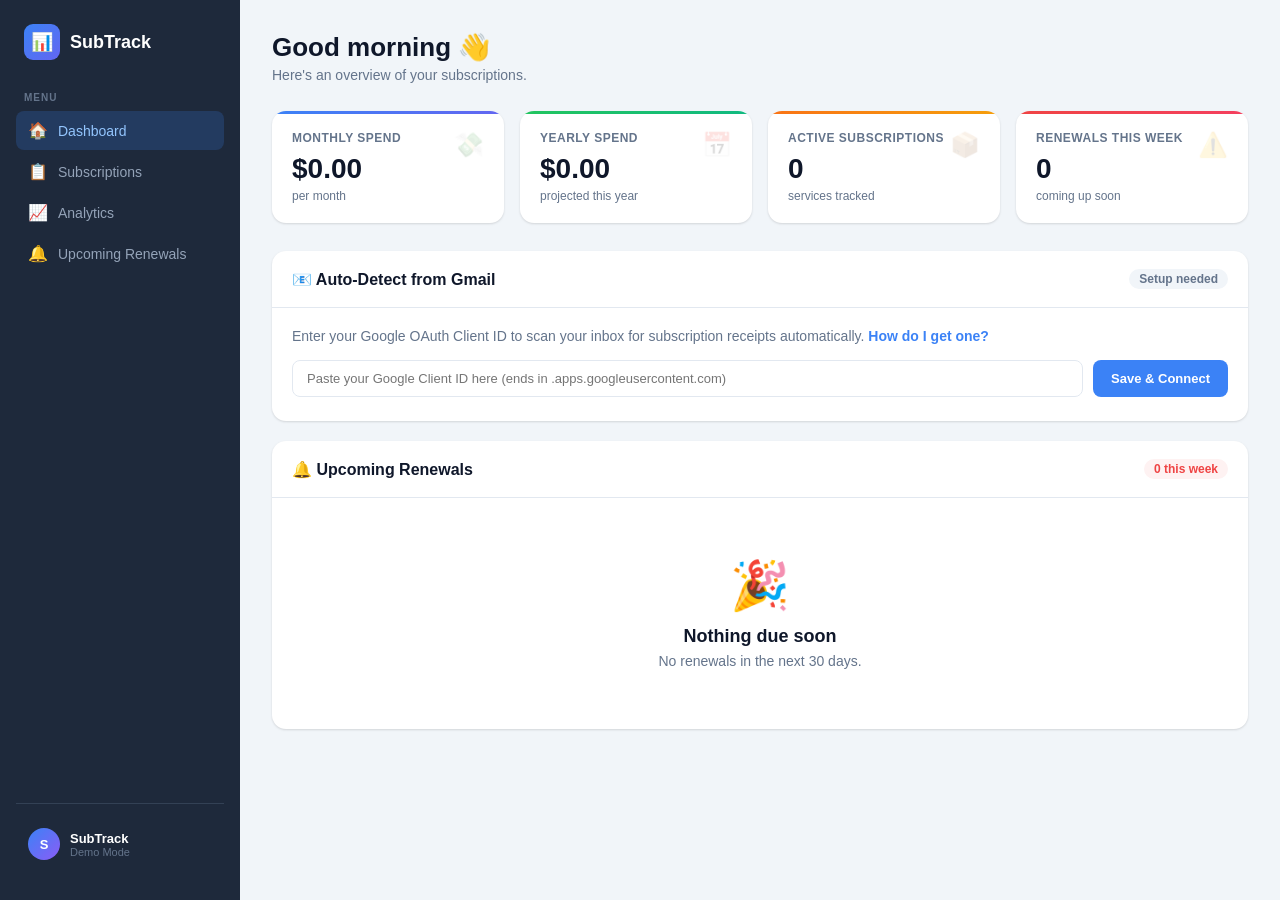
==== index.html @ 10080e31 "Initial commit — refactor single HTML into modular project structure - index.html: clean HTML shell " ====
<!DOCTYPE html>
<html lang="en">
<head>
    <meta charset="UTF-8">
    <meta name="viewport" content="width=device-width, initial-scale=1.0">
    <title>SubTrack — Subscription Manager</title>
    <link rel="stylesheet" href="css/styles.css">
    <script src="https://accounts.google.com/gsi/client" async defer></script>
</head>
<body>

<div id="app">

    <!-- ── Sidebar ── -->
    <aside class="sidebar">
        <div class="sidebar-logo">
            <div class="s-icon">📊</div>
            <span>SubTrack</span>
        </div>

        <p class="nav-label">Menu</p>
        <button class="nav-item active" onclick="showPage('dashboard')">
            <span class="nav-icon">🏠</span> Dashboard
        </button>
        <button class="nav-item" onclick="showPage('subscriptions')">
            <span class="nav-icon">📋</span> Subscriptions
        </button>
        <button class="nav-item" onclick="showPage('analytics')">
            <span class="nav-icon">📈</span> Analytics
        </button>
        <button class="nav-item" onclick="showPage('upcoming')">
            <span class="nav-icon">🔔</span> Upcoming Renewals
        </button>

        <div class="sidebar-bottom">
            <div class="user-badge">
                <div class="avatar">S</div>
                <div class="user-badge-info">
                    <div class="user-badge-name">SubTrack</div>
                    <div class="user-badge-tier">Demo Mode</div>
                </div>
            </div>
        </div>
    </aside>

    <!-- ── Main ── -->
    <main class="main">

        <!-- Dashboard -->
        <div id="page-dashboard" class="page active">
            <div class="page-header">
                <h2 id="greetingText">Good morning 👋</h2>
                <p>Here's an overview of your subscriptions.</p>
            </div>

            <div class="stats-grid">
                <div class="stat-card blue">
                    <div class="stat-icon">💸</div>
                    <p class="stat-label">Monthly Spend</p>
                    <p class="stat-value">$<span id="dashMonthly">0.00</span></p>
                    <p class="stat-sub">per month</p>
                </div>
                <div class="stat-card green">
                    <div class="stat-icon">📅</div>
                    <p class="stat-label">Yearly Spend</p>
                    <p class="stat-value">$<span id="dashYearly">0.00</span></p>
                    <p class="stat-sub">projected this year</p>
                </div>
                <div class="stat-card orange">
                    <div class="stat-icon">📦</div>
                    <p class="stat-label">Active Subscriptions</p>
                    <p class="stat-value"><span id="dashCount">0</span></p>
                    <p class="stat-sub">services tracked</p>
                </div>
                <div class="stat-card red">
                    <div class="stat-icon">⚠️</div>
                    <p class="stat-label">Renewals This Week</p>
                    <p class="stat-value"><span id="dashWeekRenewals">0</span></p>
                    <p class="stat-sub">coming up soon</p>
                </div>
            </div>

            <!-- Gmail Scan Card -->
            <div class="section-card" id="gmailCard" style="margin-bottom:20px">
                <div class="section-head">
                    <h3>📧 Auto-Detect from Gmail</h3>
                    <span class="badge" id="gmailBadge">Not connected</span>
                </div>
                <div id="gmailBody" style="padding:20px 20px 24px">

                    <!-- Step 1: needs Client ID -->
                    <div id="gmailStepSetup">
                        <p style="font-size:14px;color:var(--muted);margin-bottom:16px">
                            Enter your Google OAuth Client ID to scan your inbox for subscription receipts automatically.
                            <a href="#" onclick="toggleSetupHelp();return false" style="color:var(--blue);text-decoration:none;font-weight:600"> How do I get one?</a>
                        </p>

                        <div id="setupHelp" class="hidden" style="background:#f8fafc;border:1px solid var(--border);border-radius:10px;padding:16px;margin-bottom:16px;font-size:13px;line-height:1.7;color:var(--muted)">
                            <strong style="color:var(--text);display:block;margin-bottom:8px">One-time setup (5 minutes, free):</strong>
                            1. Go to <strong>console.cloud.google.com</strong> → New Project<br>
                            2. Search for <strong>Gmail API</strong> → Enable it<br>
                            3. Go to <strong>APIs &amp; Services → Credentials → Create Credentials → OAuth client ID</strong><br>
                            4. Application type: <strong>Web application</strong><br>
                            5. Authorized JavaScript origins: add <strong>http://localhost:8080</strong><br>
                            6. Copy the <strong>Client ID</strong> and paste it below<br>
                            7. Run the app with: <code style="background:#e2e8f0;padding:2px 6px;border-radius:4px">npx serve . -p 8080</code> then open <strong>http://localhost:8080</strong>
                        </div>

                        <div style="display:flex;gap:10px">
                            <input type="text" id="clientIdInput"
                                placeholder="Paste your Google Client ID here (ends in .apps.googleusercontent.com)"
                                style="flex:1;padding:10px 14px;border:1.5px solid var(--border);border-radius:8px;font-size:13px;font-family:inherit" />
                            <button onclick="saveClientId()" style="padding:10px 18px;background:var(--blue);color:white;border:none;border-radius:8px;font-weight:700;cursor:pointer;font-size:13px;white-space:nowrap">Save &amp; Connect</button>
                        </div>
                    </div>

                    <!-- Step 2: has Client ID -->
                    <div id="gmailStepConnect" class="hidden" style="display:flex;align-items:center;gap:14px">
                        <button onclick="connectGmail()" id="gmailConnectBtn"
                            style="display:flex;align-items:center;gap:10px;padding:11px 20px;background:white;border:1.5px solid var(--border);border-radius:10px;font-size:14px;font-weight:600;cursor:pointer;transition:all 0.15s">
                            <img src="https://www.gstatic.com/firebasejs/ui/2.0.0/images/auth/google.svg" style="width:18px;height:18px" alt="Google" />
                            Sign in with Google
                        </button>
                        <span style="font-size:13px;color:var(--muted)">We only read email subjects &amp; senders — never email body content.</span>
                    </div>

                    <!-- Step 3: scanning -->
                    <div id="gmailStepScanning" class="hidden" style="text-align:center;padding:10px 0">
                        <div id="scanSpinner" style="font-size:24px;margin-bottom:8px">⏳</div>
                        <p id="scanStatus" style="font-size:14px;color:var(--muted)">Connecting to Gmail…</p>
                        <div style="height:6px;background:var(--border);border-radius:10px;margin-top:14px;overflow:hidden">
                            <div id="scanProgress" style="height:100%;width:0%;background:linear-gradient(90deg,var(--blue),#6366f1);border-radius:10px;transition:width 0.4s ease"></div>
                        </div>
                    </div>

                    <!-- Step 4: done -->
                    <div id="gmailStepDone" class="hidden" style="display:flex;align-items:center;gap:14px">
                        <div style="width:36px;height:36px;background:#f0fdf4;border-radius:50%;display:flex;align-items:center;justify-content:center;font-size:18px;flex-shrink:0">✅</div>
                        <div style="flex:1">
                            <div style="font-size:14px;font-weight:600;color:var(--text)" id="gmailDoneText">Gmail connected</div>
                            <div style="font-size:12px;color:var(--muted)" id="gmailDoneSub">Subscriptions imported</div>
                        </div>
                        <button onclick="rescanGmail()" style="padding:8px 14px;border:1.5px solid var(--border);border-radius:8px;background:white;font-size:13px;font-weight:600;cursor:pointer;color:var(--text)">Re-scan</button>
                        <button onclick="resetGmail()" style="padding:8px 14px;border:1.5px solid #fca5a5;border-radius:8px;background:#fef2f2;font-size:13px;font-weight:600;cursor:pointer;color:#ef4444">Disconnect</button>
                    </div>
                </div>
            </div>

            <div class="section-card">
                <div class="section-head">
                    <h3>🔔 Upcoming Renewals</h3>
                    <span class="badge urgent" id="dashUpcomingBadge">0 this week</span>
                </div>
                <div id="dashUpcomingList">
                    <div class="empty-state">
                        <div class="empty-icon">🎉</div>
                        <div class="empty-title">Nothing due soon</div>
                        <div class="empty-sub">No renewals in the next 30 days.</div>
                    </div>
                </div>
            </div>
        </div>

        <!-- Subscriptions -->
        <div id="page-subscriptions" class="page">
            <div class="page-header">
                <h2>All Subscriptions</h2>
                <p>Manage and track every service you're paying for.</p>
            </div>

            <div class="topbar">
                <div class="search-box">
                    <span class="search-icon">🔍</span>
                    <input type="text" placeholder="Search subscriptions..." id="searchInput" oninput="renderSubscriptions()" />
                </div>
                <div class="topbar-right">
                    <button class="btn-export" onclick="exportCSV()">📥 Export CSV</button>
                    <button class="btn-add" onclick="openModal()">+ Add New</button>
                </div>
            </div>

            <div class="category-row" id="categoryChips"></div>

            <div class="section-card">
                <div id="subList"></div>
            </div>
        </div>

        <!-- Analytics -->
        <div id="page-analytics" class="page">
            <div class="page-header">
                <h2>Spending Analytics</h2>
                <p>Understand where your money goes.</p>
            </div>

            <div class="stats-grid" style="margin-bottom:28px">
                <div class="stat-card blue">
                    <div class="stat-icon">📆</div>
                    <p class="stat-label">Daily Average</p>
                    <p class="stat-value">$<span id="anaDaily">0.00</span></p>
                    <p class="stat-sub">per day</p>
                </div>
                <div class="stat-card orange">
                    <div class="stat-icon">💰</div>
                    <p class="stat-label">Most Expensive</p>
                    <p class="stat-value" id="anaMostExpensive">—</p>
                    <p class="stat-sub" id="anaMostExpensiveSub">no subs yet</p>
                </div>
                <div class="stat-card green">
                    <div class="stat-icon">✅</div>
                    <p class="stat-label">Avg. Per Subscription</p>
                    <p class="stat-value">$<span id="anaAvg">0.00</span></p>
                    <p class="stat-sub">monthly average</p>
                </div>
                <div class="stat-card red">
                    <div class="stat-icon">🏷️</div>
                    <p class="stat-label">Top Category</p>
                    <p class="stat-value" id="anaTopCat" style="font-size:20px">—</p>
                    <p class="stat-sub" id="anaTopCatSub">by spend</p>
                </div>
            </div>

            <div class="section-card">
                <div class="section-head"><h3>Spending by Category</h3></div>
                <div id="catBreakdown" class="cat-breakdown">
                    <div class="empty-state">
                        <div class="empty-icon">📊</div>
                        <div class="empty-title">No data yet</div>
                        <div class="empty-sub">Add subscriptions to see your breakdown.</div>
                    </div>
                </div>
            </div>
        </div>

        <!-- Upcoming Renewals -->
        <div id="page-upcoming" class="page">
            <div class="page-header">
                <h2>Upcoming Renewals</h2>
                <p>Stay on top of every payment before it hits.</p>
            </div>

            <div class="section-card">
                <div class="section-head">
                    <h3>Next 30 Days</h3>
                    <span class="badge" id="upcomingCountBadge">0 renewals</span>
                </div>
                <div id="upcomingPageList">
                    <div class="empty-state">
                        <div class="empty-icon">✅</div>
                        <div class="empty-title">All clear!</div>
                        <div class="empty-sub">No renewals in the next 30 days.</div>
                    </div>
                </div>
            </div>
        </div>

    </main>
</div>

<!-- Add / Edit Modal -->
<div id="modalBackdrop" class="modal-backdrop hidden" onclick="closeModalBackdrop(event)">
    <div class="modal">
        <div class="modal-head">
            <h3 id="modalTitle">Add Subscription</h3>
            <button class="close-btn" onclick="closeModal()">✕</button>
        </div>

        <div class="field">
            <label>Subscription Name</label>
            <input type="text" id="fName" placeholder="e.g. Netflix, Spotify, Adobe..." />
        </div>

        <div class="field">
            <label>Choose an Icon</label>
            <div class="emoji-picker" id="emojiPicker"></div>
        </div>

        <div class="grid-2">
            <div class="field">
                <label>Cost</label>
                <input type="number" id="fCost" placeholder="0.00" step="0.01" min="0" />
            </div>
            <div class="field">
                <label>Billing Cycle</label>
                <select id="fCycle">
                    <option value="monthly">Monthly</option>
                    <option value="yearly">Yearly</option>
                    <option value="weekly">Weekly</option>
                </select>
            </div>
        </div>

        <div class="grid-2">
            <div class="field">
                <label>Next Renewal Date</label>
                <input type="date" id="fDate" />
            </div>
            <div class="field">
                <label>Category</label>
                <select id="fCategory">
                    <option value="Entertainment">🎬 Entertainment</option>
                    <option value="Music">🎵 Music</option>
                    <option value="Software">💻 Software</option>
                    <option value="Gaming">🎮 Gaming</option>
                    <option value="News & Reading">📰 News &amp; Reading</option>
                    <option value="Health & Fitness">🏃 Health &amp; Fitness</option>
                    <option value="Cloud Storage">☁️ Cloud Storage</option>
                    <option value="Finance">💰 Finance</option>
                    <option value="Shopping">🛍️ Shopping</option>
                    <option value="Other">📦 Other</option>
                </select>
            </div>
        </div>

        <div class="field">
            <label>Notes (optional)</label>
            <input type="text" id="fNotes" placeholder="e.g. Family plan, work expense..." />
        </div>

        <div class="modal-actions">
            <button class="btn-cancel" onclick="closeModal()">Cancel</button>
            <button class="btn-save" onclick="saveSub()">Save Subscription</button>
        </div>
    </div>
</div>

<!-- Detected Subscriptions Modal -->
<div id="detectedBackdrop" class="modal-backdrop hidden" onclick="closeDetectedBackdrop(event)">
    <div class="modal" style="max-width:560px;max-height:80vh;display:flex;flex-direction:column">
        <div class="modal-head">
            <h3 id="detectedTitle">Found subscriptions</h3>
            <button class="close-btn" onclick="closeDetectedModal()">✕</button>
        </div>
        <p style="font-size:13px;color:var(--muted);margin-bottom:16px">
            Review what we found. Uncheck anything you don't want to import. Costs are pre-filled — adjust if needed.
        </p>
        <div id="detectedList" style="flex:1;overflow-y:auto;border:1px solid var(--border);border-radius:10px;margin-bottom:16px"></div>
        <div style="display:flex;gap:10px">
            <button class="btn-cancel" onclick="closeDetectedModal()">Cancel</button>
            <button class="btn-save" onclick="importDetected()">Import Selected</button>
        </div>
    </div>
</div>

<!-- Scripts — loaded in dependency order -->
<script src="js/constants.js"></script>
<script src="js/state.js"></script>
<script src="js/storage.js"></script>
<script src="js/helpers.js"></script>
<script src="js/navigation.js"></script>
<script src="js/render.js"></script>
<script src="js/modal.js"></script>
<script src="js/subscriptions.js"></script>
<script src="js/gmail.js"></script>
<script src="js/main.js"></script>

</body>
</html>
---- css/styles.css ----
:root {
    --blue:      #3b82f6;
    --blue-dark: #2563eb;
    --green:     #22c55e;
    --red:       #ef4444;
    --orange:    #f97316;
    --purple:    #a855f7;
    --bg:        #f1f5f9;
    --card:      #ffffff;
    --text:      #0f172a;
    --muted:     #64748b;
    --border:    #e2e8f0;
    --shadow:    0 1px 3px rgba(0,0,0,0.08), 0 1px 2px rgba(0,0,0,0.06);
    --shadow-md: 0 4px 6px rgba(0,0,0,0.07), 0 2px 4px rgba(0,0,0,0.06);
}

* { margin: 0; padding: 0; box-sizing: border-box; }

body {
    font-family: -apple-system, BlinkMacSystemFont, 'Segoe UI', sans-serif;
    background: var(--bg);
    color: var(--text);
    min-height: 100vh;
}

.hidden { display: none !important; }

.field { margin-bottom: 16px; }

.field label {
    display: block;
    font-size: 13px;
    font-weight: 600;
    color: var(--text);
    margin-bottom: 6px;
}

.field input,
.field select {
    width: 100%;
    padding: 11px 14px;
    border: 1.5px solid var(--border);
    border-radius: 8px;
    font-size: 14px;
    font-family: inherit;
    color: var(--text);
    background: white;
    transition: border-color 0.2s, box-shadow 0.2s;
}

.field input:focus,
.field select:focus {
    outline: none;
    border-color: var(--blue);
    box-shadow: 0 0 0 3px rgba(59,130,246,0.15);
}

/* ── App Shell ── */
#app {
    display: flex;
    min-height: 100vh;
}

/* ── Sidebar ── */
.sidebar {
    width: 240px;
    background: #1e293b;
    color: white;
    display: flex;
    flex-direction: column;
    padding: 24px 16px;
    position: fixed;
    top: 0;
    left: 0;
    height: 100vh;
    z-index: 100;
}

.sidebar-logo {
    display: flex;
    align-items: center;
    gap: 10px;
    padding: 0 8px;
    margin-bottom: 32px;
}

.sidebar-logo .s-icon {
    width: 36px;
    height: 36px;
    background: linear-gradient(135deg, #3b82f6, #6366f1);
    border-radius: 9px;
    display: flex;
    align-items: center;
    justify-content: center;
    font-size: 18px;
    flex-shrink: 0;
}

.sidebar-logo span {
    font-size: 18px;
    font-weight: 700;
    color: white;
}

.nav-label {
    font-size: 10px;
    font-weight: 700;
    text-transform: uppercase;
    letter-spacing: 1px;
    color: #64748b;
    padding: 0 8px;
    margin-bottom: 8px;
}

.nav-item {
    display: flex;
    align-items: center;
    gap: 10px;
    padding: 10px 12px;
    border-radius: 8px;
    cursor: pointer;
    color: #94a3b8;
    font-size: 14px;
    font-weight: 500;
    transition: all 0.15s;
    margin-bottom: 2px;
    border: none;
    background: transparent;
    width: 100%;
    text-align: left;
}

.nav-item:hover { background: rgba(255,255,255,0.07); color: white; }
.nav-item.active { background: rgba(59,130,246,0.2); color: #93c5fd; }

.nav-icon { font-size: 16px; width: 20px; text-align: center; }

.sidebar-bottom {
    margin-top: auto;
    border-top: 1px solid #334155;
    padding-top: 16px;
}

.user-badge {
    display: flex;
    align-items: center;
    gap: 10px;
    padding: 8px 12px;
    border-radius: 8px;
    margin-bottom: 8px;
}

.avatar {
    width: 32px;
    height: 32px;
    border-radius: 50%;
    background: linear-gradient(135deg, #3b82f6, #8b5cf6);
    display: flex;
    align-items: center;
    justify-content: center;
    font-size: 13px;
    font-weight: 700;
    color: white;
    flex-shrink: 0;
}

.user-badge-info { flex: 1; min-width: 0; }

.user-badge-name {
    font-size: 13px;
    font-weight: 600;
    color: white;
    white-space: nowrap;
    overflow: hidden;
    text-overflow: ellipsis;
}

.user-badge-tier { font-size: 11px; color: #64748b; }

.logout-btn {
    width: 100%;
    padding: 9px 12px;
    background: rgba(239,68,68,0.15);
    border: none;
    border-radius: 8px;
    color: #f87171;
    font-size: 13px;
    font-weight: 600;
    cursor: pointer;
    text-align: center;
    transition: background 0.15s;
}

.logout-btn:hover { background: rgba(239,68,68,0.25); }

/* ── Main Content ── */
.main {
    margin-left: 240px;
    flex: 1;
    padding: 32px;
    max-width: calc(100% - 240px);
}

.page        { display: none; }
.page.active { display: block; }

.page-header { margin-bottom: 28px; }

.page-header h2 {
    font-size: 26px;
    font-weight: 700;
    color: var(--text);
}

.page-header p {
    font-size: 14px;
    color: var(--muted);
    margin-top: 4px;
}

/* ── Stats Grid ── */
.stats-grid {
    display: grid;
    grid-template-columns: repeat(4, 1fr);
    gap: 16px;
    margin-bottom: 28px;
}

.stat-card {
    background: white;
    border-radius: 14px;
    padding: 20px;
    box-shadow: var(--shadow);
    position: relative;
    overflow: hidden;
}

.stat-card::before {
    content: '';
    position: absolute;
    top: 0; left: 0; right: 0;
    height: 3px;
}

.stat-card.blue::before   { background: linear-gradient(90deg, #3b82f6, #6366f1); }
.stat-card.green::before  { background: linear-gradient(90deg, #22c55e, #10b981); }
.stat-card.orange::before { background: linear-gradient(90deg, #f97316, #f59e0b); }
.stat-card.red::before    { background: linear-gradient(90deg, #ef4444, #f43f5e); }

.stat-label {
    font-size: 12px;
    font-weight: 600;
    color: var(--muted);
    text-transform: uppercase;
    letter-spacing: 0.5px;
    margin-bottom: 10px;
}

.stat-value {
    font-size: 28px;
    font-weight: 800;
    color: var(--text);
    line-height: 1;
    margin-bottom: 6px;
}

.stat-sub  { font-size: 12px; color: var(--muted); }

.stat-icon {
    position: absolute;
    top: 20px; right: 20px;
    font-size: 24px;
    opacity: 0.15;
}

/* ── Sections ── */
.section-card {
    background: white;
    border-radius: 14px;
    box-shadow: var(--shadow);
    margin-bottom: 20px;
    overflow: hidden;
}

.section-head {
    display: flex;
    justify-content: space-between;
    align-items: center;
    padding: 18px 20px;
    border-bottom: 1px solid var(--border);
}

.section-head h3 {
    font-size: 16px;
    font-weight: 700;
    color: var(--text);
}

.badge {
    background: var(--bg);
    color: var(--muted);
    padding: 3px 10px;
    border-radius: 20px;
    font-size: 12px;
    font-weight: 600;
}

.badge.urgent { background: #fef2f2; color: #ef4444; }
.badge.soon   { background: #fffbeb; color: #f59e0b; }

/* ── Subscription List Items ── */
.sub-item {
    display: flex;
    align-items: center;
    gap: 14px;
    padding: 14px 20px;
    border-bottom: 1px solid var(--border);
    transition: background 0.12s;
}

.sub-item:last-child { border-bottom: none; }
.sub-item:hover      { background: #f8fafc; }

.sub-emoji {
    width: 42px;
    height: 42px;
    border-radius: 12px;
    display: flex;
    align-items: center;
    justify-content: center;
    font-size: 20px;
    flex-shrink: 0;
}

.sub-info  { flex: 1; min-width: 0; }

.sub-name {
    font-size: 15px;
    font-weight: 600;
    color: var(--text);
}

.sub-meta {
    font-size: 12px;
    color: var(--muted);
    margin-top: 2px;
}

.sub-right {
    display: flex;
    align-items: center;
    gap: 12px;
}

.sub-cost       { text-align: right; }

.sub-cost-main {
    font-size: 17px;
    font-weight: 700;
    color: var(--text);
}

.sub-cost-cycle { font-size: 11px; color: var(--muted); }

.days-pill {
    padding: 3px 10px;
    border-radius: 20px;
    font-size: 12px;
    font-weight: 600;
    white-space: nowrap;
}

.days-pill.urgent { background: #fef2f2; color: #ef4444; }
.days-pill.soon   { background: #fffbeb; color: #d97706; }
.days-pill.ok     { background: #f0fdf4; color: #16a34a; }
.days-pill.past   { background: #f8fafc; color: #94a3b8; }

.icon-btn {
    width: 32px;
    height: 32px;
    border: 1px solid var(--border);
    background: white;
    border-radius: 8px;
    cursor: pointer;
    display: flex;
    align-items: center;
    justify-content: center;
    font-size: 14px;
    transition: all 0.15s;
    color: var(--muted);
}

.icon-btn:hover.delete { background: #fef2f2; border-color: #fca5a5; color: #ef4444; }
.icon-btn:hover.edit   { background: #eff6ff; border-color: #93c5fd; color: #3b82f6; }

/* ── Add / Edit Modal ── */
.modal-backdrop {
    position: fixed;
    inset: 0;
    background: rgba(0,0,0,0.4);
    z-index: 200;
    display: flex;
    align-items: center;
    justify-content: center;
    padding: 20px;
}

.modal {
    background: white;
    border-radius: 18px;
    padding: 28px;
    width: 100%;
    max-width: 460px;
    box-shadow: 0 20px 60px rgba(0,0,0,0.2);
    animation: pop 0.2s ease;
}

@keyframes pop {
    from { opacity: 0; transform: scale(0.95); }
    to   { opacity: 1; transform: scale(1); }
}

.modal-head {
    display: flex;
    justify-content: space-between;
    align-items: center;
    margin-bottom: 20px;
}

.modal-head h3 { font-size: 18px; font-weight: 700; }

.close-btn {
    width: 30px;
    height: 30px;
    border: none;
    background: var(--bg);
    border-radius: 8px;
    cursor: pointer;
    font-size: 16px;
    display: flex;
    align-items: center;
    justify-content: center;
    color: var(--muted);
}

.close-btn:hover { background: var(--border); }

.grid-2 { display: grid; grid-template-columns: 1fr 1fr; gap: 14px; }

.emoji-picker {
    display: grid;
    grid-template-columns: repeat(8, 1fr);
    gap: 6px;
    margin-top: 6px;
}

.emoji-opt {
    width: 36px;
    height: 36px;
    border: 1.5px solid var(--border);
    border-radius: 8px;
    background: white;
    cursor: pointer;
    font-size: 18px;
    display: flex;
    align-items: center;
    justify-content: center;
    transition: all 0.12s;
}

.emoji-opt:hover    { border-color: var(--blue); background: #eff6ff; }
.emoji-opt.selected { border-color: var(--blue); background: #eff6ff; box-shadow: 0 0 0 2px rgba(59,130,246,0.3); }

.modal-actions {
    display: flex;
    gap: 10px;
    margin-top: 22px;
}

.btn-cancel {
    flex: 1;
    padding: 12px;
    border: 1.5px solid var(--border);
    border-radius: 10px;
    background: white;
    color: var(--text);
    font-size: 14px;
    font-weight: 600;
    cursor: pointer;
    transition: background 0.15s;
}

.btn-cancel:hover { background: var(--bg); }

.btn-save {
    flex: 2;
    padding: 12px;
    border: none;
    border-radius: 10px;
    background: linear-gradient(135deg, var(--blue), #6366f1);
    color: white;
    font-size: 14px;
    font-weight: 700;
    cursor: pointer;
    transition: opacity 0.15s;
}

.btn-save:hover { opacity: 0.9; }

/* ── Top Bar ── */
.topbar {
    display: flex;
    justify-content: space-between;
    align-items: center;
    margin-bottom: 28px;
}

.search-box {
    display: flex;
    align-items: center;
    background: white;
    border: 1.5px solid var(--border);
    border-radius: 10px;
    padding: 9px 14px;
    gap: 8px;
    width: 260px;
}

.search-box input {
    border: none;
    background: transparent;
    font-size: 14px;
    color: var(--text);
    width: 100%;
}

.search-box input:focus { outline: none; }
.search-icon            { color: var(--muted); font-size: 14px; }

.topbar-right { display: flex; gap: 10px; }

.btn-add {
    padding: 10px 18px;
    background: linear-gradient(135deg, var(--blue), #6366f1);
    color: white;
    border: none;
    border-radius: 10px;
    font-size: 14px;
    font-weight: 700;
    cursor: pointer;
    display: flex;
    align-items: center;
    gap: 6px;
    transition: opacity 0.15s;
}

.btn-add:hover { opacity: 0.9; }

.btn-export {
    padding: 10px 16px;
    background: white;
    border: 1.5px solid var(--border);
    border-radius: 10px;
    font-size: 14px;
    font-weight: 600;
    cursor: pointer;
    color: var(--text);
    display: flex;
    align-items: center;
    gap: 6px;
    transition: background 0.15s;
}

.btn-export:hover { background: var(--bg); }

/* ── Category Chips ── */
.category-row {
    display: flex;
    gap: 8px;
    margin-bottom: 20px;
    flex-wrap: wrap;
}

.cat-chip {
    padding: 6px 14px;
    border-radius: 20px;
    border: 1.5px solid var(--border);
    background: white;
    font-size: 13px;
    font-weight: 500;
    color: var(--muted);
    cursor: pointer;
    transition: all 0.15s;
}

.cat-chip:hover  { border-color: var(--blue); color: var(--blue); }
.cat-chip.active { border-color: var(--blue); background: #eff6ff; color: var(--blue); font-weight: 600; }

/* ── Empty State ── */
.empty-state {
    text-align: center;
    padding: 60px 20px;
}

.empty-icon  { font-size: 48px; margin-bottom: 12px; }
.empty-title { font-size: 18px; font-weight: 700; color: var(--text); margin-bottom: 6px; }
.empty-sub   { font-size: 14px; color: var(--muted); }

/* ── Analytics Page ── */
.analytics-grid {
    display: grid;
    grid-template-columns: 1fr 1fr;
    gap: 20px;
}

.cat-row {
    display: flex;
    align-items: center;
    gap: 12px;
    padding: 12px 20px;
    border-bottom: 1px solid var(--border);
}

.cat-row:last-child { border-bottom: none; }

.cat-dot {
    width: 10px;
    height: 10px;
    border-radius: 50%;
    flex-shrink: 0;
}

.cat-bar-wrap { flex: 1; }

.cat-bar-label {
    display: flex;
    justify-content: space-between;
    font-size: 13px;
    margin-bottom: 5px;
}

.cat-bar-label span:first-child { font-weight: 600; color: var(--text); }
.cat-bar-label span:last-child  { font-weight: 600; color: var(--muted); }

.cat-bar-track {
    height: 6px;
    background: var(--border);
    border-radius: 10px;
    overflow: hidden;
}

.cat-bar-fill {
    height: 100%;
    border-radius: 10px;
    transition: width 0.4s ease;
}

/* ── Responsive ── */
@media (max-width: 900px) {
    .sidebar     { display: none; }
    .main        { margin-left: 0; max-width: 100%; padding: 16px; }
    .stats-grid  { grid-template-columns: 1fr 1fr; }
    .analytics-grid { grid-template-columns: 1fr; }
}

@media (max-width: 560px) {
    .stats-grid { grid-template-columns: 1fr; }
    .grid-2     { grid-template-columns: 1fr; }
    .topbar     { flex-direction: column; gap: 10px; align-items: stretch; }
    .search-box { width: 100%; }
}
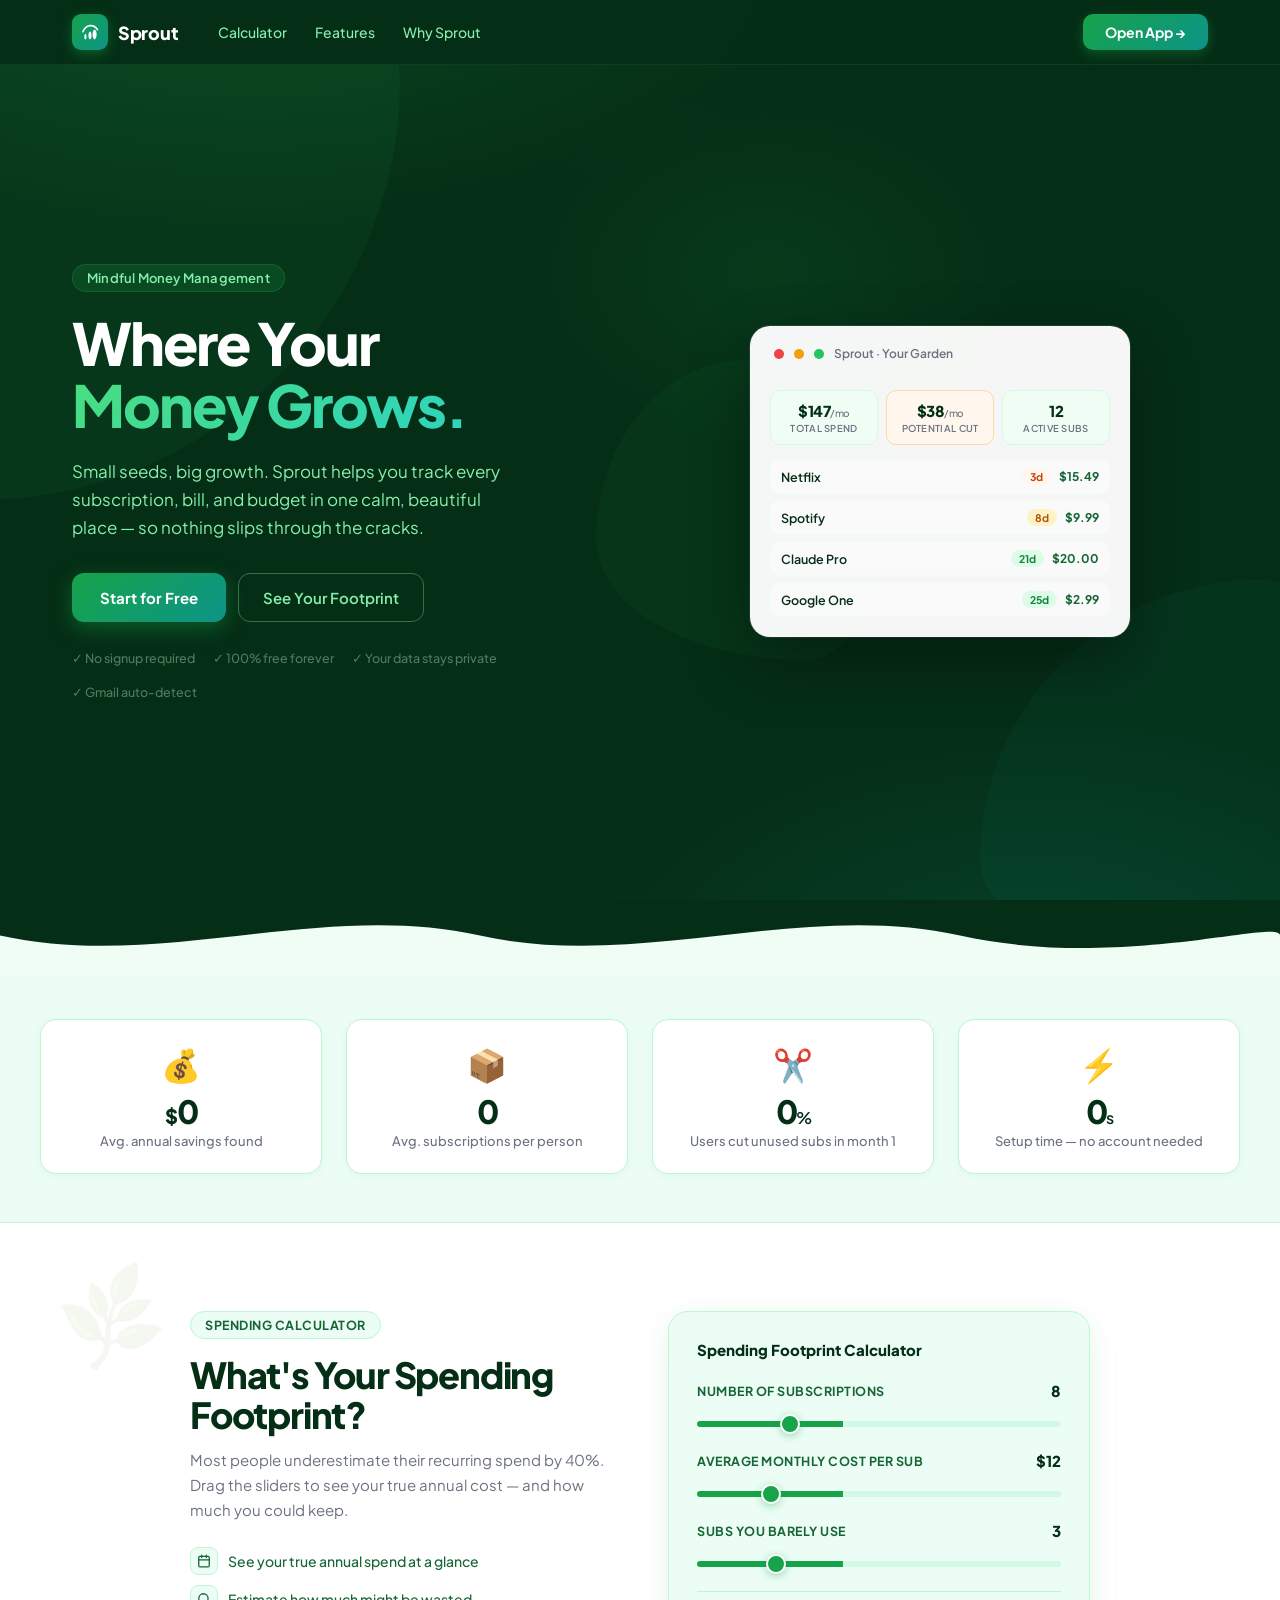
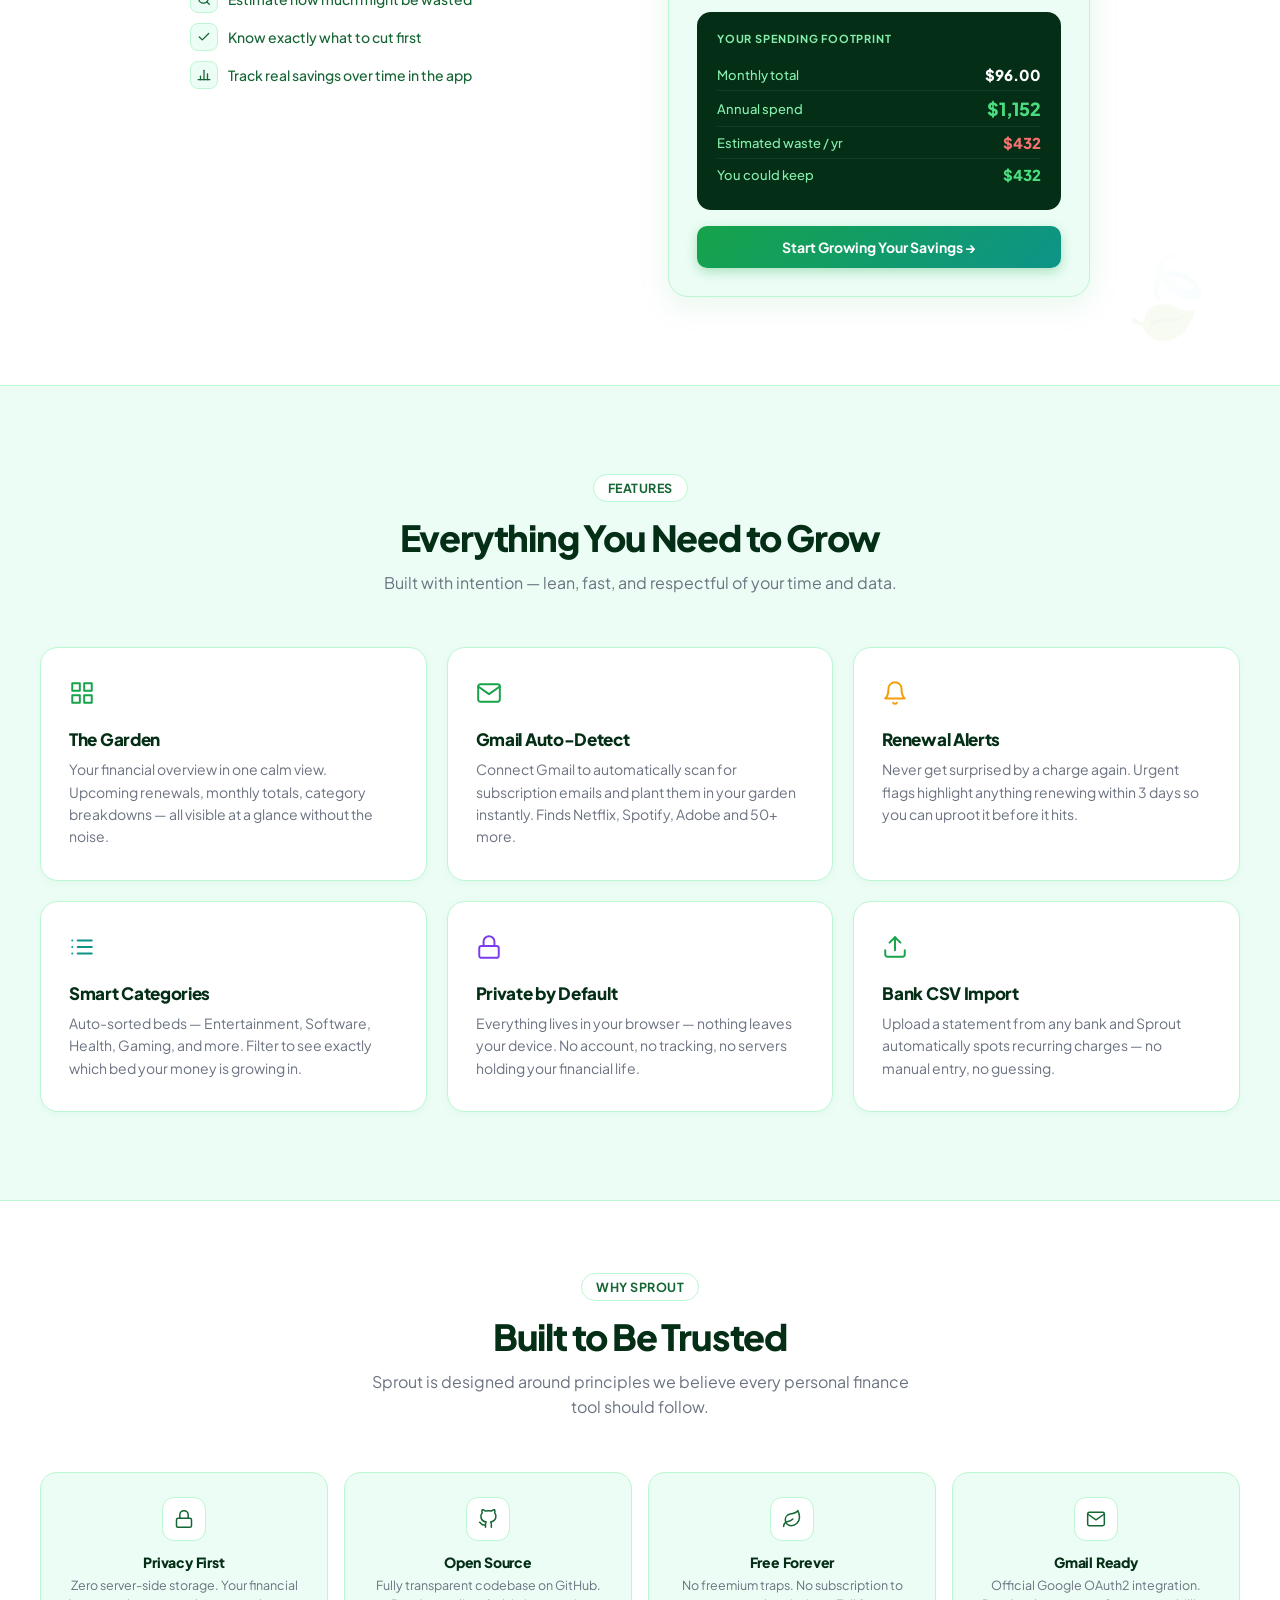
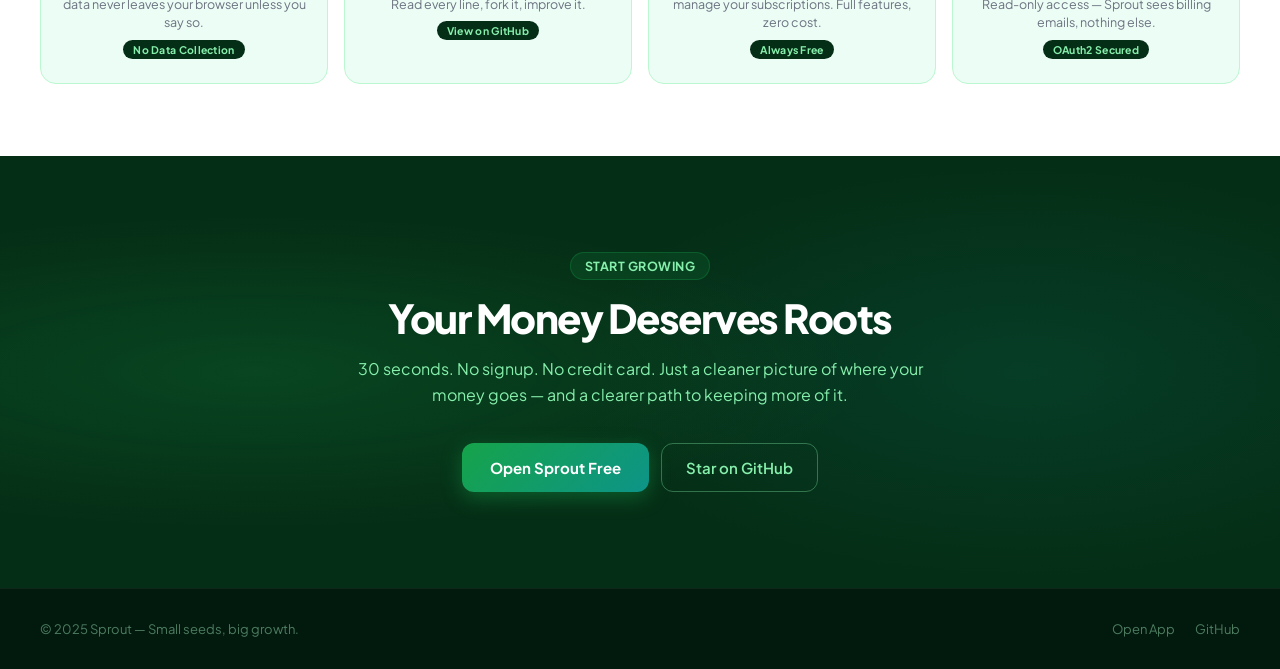
==== commit 69e91df9: "Rebrand to Sprout — new logo, automation features, and full landing page - New Sprout logo (sprout-l" ====
--- a/index.html
+++ b/index.html
@@ -3,356 +3,321 @@
 <head>
     <meta charset="UTF-8">
     <meta name="viewport" content="width=device-width, initial-scale=1.0">
-    <title>SubTrack — Subscription Manager</title>
-    <link rel="stylesheet" href="css/styles.css">
-    <script src="https://accounts.google.com/gsi/client" async defer></script>
+    <title>Sprout — Where Your Money Grows</title>
+    <meta name="description" content="The mindful way to manage your money. Track subscriptions, bills, budgets, and savings goals — beautifully.">
+    <link rel="icon" type="image/svg+xml" href="sprout-logo.svg">
+    <link rel="stylesheet" href="css/landing.css">
 </head>
 <body>
 
-<div id="app">
-
-    <!-- ── Sidebar ── -->
-    <aside class="sidebar">
-        <div class="sidebar-logo">
-            <div class="s-icon">📊</div>
-            <span>SubTrack</span>
-        </div>
-
-        <p class="nav-label">Menu</p>
-        <button class="nav-item active" onclick="showPage('dashboard')">
-            <span class="nav-icon">🏠</span> Dashboard
-        </button>
-        <button class="nav-item" onclick="showPage('subscriptions')">
-            <span class="nav-icon">📋</span> Subscriptions
-        </button>
-        <button class="nav-item" onclick="showPage('analytics')">
-            <span class="nav-icon">📈</span> Analytics
-        </button>
-        <button class="nav-item" onclick="showPage('upcoming')">
-            <span class="nav-icon">🔔</span> Upcoming Renewals
-        </button>
-
-        <div class="sidebar-bottom">
-            <div class="user-badge">
-                <div class="avatar">S</div>
-                <div class="user-badge-info">
-                    <div class="user-badge-name">SubTrack</div>
-                    <div class="user-badge-tier">Demo Mode</div>
-                </div>
-            </div>
-        </div>
-    </aside>
-
-    <!-- ── Main ── -->
-    <main class="main">
-
-        <!-- Dashboard -->
-        <div id="page-dashboard" class="page active">
-            <div class="page-header">
-                <h2 id="greetingText">Good morning 👋</h2>
-                <p>Here's an overview of your subscriptions.</p>
-            </div>
-
-            <div class="stats-grid">
-                <div class="stat-card blue">
-                    <div class="stat-icon">💸</div>
-                    <p class="stat-label">Monthly Spend</p>
-                    <p class="stat-value">$<span id="dashMonthly">0.00</span></p>
-                    <p class="stat-sub">per month</p>
-                </div>
-                <div class="stat-card green">
-                    <div class="stat-icon">📅</div>
-                    <p class="stat-label">Yearly Spend</p>
-                    <p class="stat-value">$<span id="dashYearly">0.00</span></p>
-                    <p class="stat-sub">projected this year</p>
-                </div>
-                <div class="stat-card orange">
-                    <div class="stat-icon">📦</div>
-                    <p class="stat-label">Active Subscriptions</p>
-                    <p class="stat-value"><span id="dashCount">0</span></p>
-                    <p class="stat-sub">services tracked</p>
-                </div>
-                <div class="stat-card red">
-                    <div class="stat-icon">⚠️</div>
-                    <p class="stat-label">Renewals This Week</p>
-                    <p class="stat-value"><span id="dashWeekRenewals">0</span></p>
-                    <p class="stat-sub">coming up soon</p>
-                </div>
-            </div>
-
-            <!-- Gmail Scan Card -->
-            <div class="section-card" id="gmailCard" style="margin-bottom:20px">
-                <div class="section-head">
-                    <h3>📧 Auto-Detect from Gmail</h3>
-                    <span class="badge" id="gmailBadge">Not connected</span>
-                </div>
-                <div id="gmailBody" style="padding:20px 20px 24px">
-
-                    <!-- Step 1: needs Client ID -->
-                    <div id="gmailStepSetup">
-                        <p style="font-size:14px;color:var(--muted);margin-bottom:16px">
-                            Enter your Google OAuth Client ID to scan your inbox for subscription receipts automatically.
-                            <a href="#" onclick="toggleSetupHelp();return false" style="color:var(--blue);text-decoration:none;font-weight:600"> How do I get one?</a>
-                        </p>
-
-                        <div id="setupHelp" class="hidden" style="background:#f8fafc;border:1px solid var(--border);border-radius:10px;padding:16px;margin-bottom:16px;font-size:13px;line-height:1.7;color:var(--muted)">
-                            <strong style="color:var(--text);display:block;margin-bottom:8px">One-time setup (5 minutes, free):</strong>
-                            1. Go to <strong>console.cloud.google.com</strong> → New Project<br>
-                            2. Search for <strong>Gmail API</strong> → Enable it<br>
-                            3. Go to <strong>APIs &amp; Services → Credentials → Create Credentials → OAuth client ID</strong><br>
-                            4. Application type: <strong>Web application</strong><br>
-                            5. Authorized JavaScript origins: add <strong>http://localhost:8080</strong><br>
-                            6. Copy the <strong>Client ID</strong> and paste it below<br>
-                            7. Run the app with: <code style="background:#e2e8f0;padding:2px 6px;border-radius:4px">npx serve . -p 8080</code> then open <strong>http://localhost:8080</strong>
-                        </div>
-
-                        <div style="display:flex;gap:10px">
-                            <input type="text" id="clientIdInput"
-                                placeholder="Paste your Google Client ID here (ends in .apps.googleusercontent.com)"
-                                style="flex:1;padding:10px 14px;border:1.5px solid var(--border);border-radius:8px;font-size:13px;font-family:inherit" />
-                            <button onclick="saveClientId()" style="padding:10px 18px;background:var(--blue);color:white;border:none;border-radius:8px;font-weight:700;cursor:pointer;font-size:13px;white-space:nowrap">Save &amp; Connect</button>
-                        </div>
-                    </div>
-
-                    <!-- Step 2: has Client ID -->
-                    <div id="gmailStepConnect" class="hidden" style="display:flex;align-items:center;gap:14px">
-                        <button onclick="connectGmail()" id="gmailConnectBtn"
-                            style="display:flex;align-items:center;gap:10px;padding:11px 20px;background:white;border:1.5px solid var(--border);border-radius:10px;font-size:14px;font-weight:600;cursor:pointer;transition:all 0.15s">
-                            <img src="https://www.gstatic.com/firebasejs/ui/2.0.0/images/auth/google.svg" style="width:18px;height:18px" alt="Google" />
-                            Sign in with Google
-                        </button>
-                        <span style="font-size:13px;color:var(--muted)">We only read email subjects &amp; senders — never email body content.</span>
-                    </div>
-
-                    <!-- Step 3: scanning -->
-                    <div id="gmailStepScanning" class="hidden" style="text-align:center;padding:10px 0">
-                        <div id="scanSpinner" style="font-size:24px;margin-bottom:8px">⏳</div>
-                        <p id="scanStatus" style="font-size:14px;color:var(--muted)">Connecting to Gmail…</p>
-                        <div style="height:6px;background:var(--border);border-radius:10px;margin-top:14px;overflow:hidden">
-                            <div id="scanProgress" style="height:100%;width:0%;background:linear-gradient(90deg,var(--blue),#6366f1);border-radius:10px;transition:width 0.4s ease"></div>
-                        </div>
-                    </div>
-
-                    <!-- Step 4: done -->
-                    <div id="gmailStepDone" class="hidden" style="display:flex;align-items:center;gap:14px">
-                        <div style="width:36px;height:36px;background:#f0fdf4;border-radius:50%;display:flex;align-items:center;justify-content:center;font-size:18px;flex-shrink:0">✅</div>
-                        <div style="flex:1">
-                            <div style="font-size:14px;font-weight:600;color:var(--text)" id="gmailDoneText">Gmail connected</div>
-                            <div style="font-size:12px;color:var(--muted)" id="gmailDoneSub">Subscriptions imported</div>
-                        </div>
-                        <button onclick="rescanGmail()" style="padding:8px 14px;border:1.5px solid var(--border);border-radius:8px;background:white;font-size:13px;font-weight:600;cursor:pointer;color:var(--text)">Re-scan</button>
-                        <button onclick="resetGmail()" style="padding:8px 14px;border:1.5px solid #fca5a5;border-radius:8px;background:#fef2f2;font-size:13px;font-weight:600;cursor:pointer;color:#ef4444">Disconnect</button>
-                    </div>
-                </div>
-            </div>
-
-            <div class="section-card">
-                <div class="section-head">
-                    <h3>🔔 Upcoming Renewals</h3>
-                    <span class="badge urgent" id="dashUpcomingBadge">0 this week</span>
-                </div>
-                <div id="dashUpcomingList">
-                    <div class="empty-state">
-                        <div class="empty-icon">🎉</div>
-                        <div class="empty-title">Nothing due soon</div>
-                        <div class="empty-sub">No renewals in the next 30 days.</div>
-                    </div>
-                </div>
-            </div>
-        </div>
-
-        <!-- Subscriptions -->
-        <div id="page-subscriptions" class="page">
-            <div class="page-header">
-                <h2>All Subscriptions</h2>
-                <p>Manage and track every service you're paying for.</p>
-            </div>
-
-            <div class="topbar">
-                <div class="search-box">
-                    <span class="search-icon">🔍</span>
-                    <input type="text" placeholder="Search subscriptions..." id="searchInput" oninput="renderSubscriptions()" />
-                </div>
-                <div class="topbar-right">
-                    <button class="btn-export" onclick="exportCSV()">📥 Export CSV</button>
-                    <button class="btn-add" onclick="openModal()">+ Add New</button>
-                </div>
-            </div>
-
-            <div class="category-row" id="categoryChips"></div>
-
-            <div class="section-card">
-                <div id="subList"></div>
-            </div>
-        </div>
-
-        <!-- Analytics -->
-        <div id="page-analytics" class="page">
-            <div class="page-header">
-                <h2>Spending Analytics</h2>
-                <p>Understand where your money goes.</p>
-            </div>
-
-            <div class="stats-grid" style="margin-bottom:28px">
-                <div class="stat-card blue">
-                    <div class="stat-icon">📆</div>
-                    <p class="stat-label">Daily Average</p>
-                    <p class="stat-value">$<span id="anaDaily">0.00</span></p>
-                    <p class="stat-sub">per day</p>
-                </div>
-                <div class="stat-card orange">
-                    <div class="stat-icon">💰</div>
-                    <p class="stat-label">Most Expensive</p>
-                    <p class="stat-value" id="anaMostExpensive">—</p>
-                    <p class="stat-sub" id="anaMostExpensiveSub">no subs yet</p>
-                </div>
-                <div class="stat-card green">
-                    <div class="stat-icon">✅</div>
-                    <p class="stat-label">Avg. Per Subscription</p>
-                    <p class="stat-value">$<span id="anaAvg">0.00</span></p>
-                    <p class="stat-sub">monthly average</p>
-                </div>
-                <div class="stat-card red">
-                    <div class="stat-icon">🏷️</div>
-                    <p class="stat-label">Top Category</p>
-                    <p class="stat-value" id="anaTopCat" style="font-size:20px">—</p>
-                    <p class="stat-sub" id="anaTopCatSub">by spend</p>
-                </div>
-            </div>
-
-            <div class="section-card">
-                <div class="section-head"><h3>Spending by Category</h3></div>
-                <div id="catBreakdown" class="cat-breakdown">
-                    <div class="empty-state">
-                        <div class="empty-icon">📊</div>
-                        <div class="empty-title">No data yet</div>
-                        <div class="empty-sub">Add subscriptions to see your breakdown.</div>
-                    </div>
-                </div>
-            </div>
-        </div>
-
-        <!-- Upcoming Renewals -->
-        <div id="page-upcoming" class="page">
-            <div class="page-header">
-                <h2>Upcoming Renewals</h2>
-                <p>Stay on top of every payment before it hits.</p>
-            </div>
-
-            <div class="section-card">
-                <div class="section-head">
-                    <h3>Next 30 Days</h3>
-                    <span class="badge" id="upcomingCountBadge">0 renewals</span>
-                </div>
-                <div id="upcomingPageList">
-                    <div class="empty-state">
-                        <div class="empty-icon">✅</div>
-                        <div class="empty-title">All clear!</div>
-                        <div class="empty-sub">No renewals in the next 30 days.</div>
-                    </div>
-                </div>
-            </div>
-        </div>
-
-    </main>
+<!-- ─── NAV ─── -->
+<nav class="land-nav">
+    <div class="land-nav-inner">
+        <a href="#" class="land-logo">
+            <div class="land-logo-icon">
+                <svg width="20" height="20" viewBox="0 0 24 24" fill="white">
+                    <path d="M 2.5 12 C 6 1 18 1 22 9 L 20.5 10.5 C 17 3.5 7 3.5 4 13 Z"/>
+                    <path d="M 6.5 14 C 8.3 14.8 8.3 20.2 6.5 21 C 4.7 20.2 4.7 14.8 6.5 14 Z"/>
+                    <path d="M 12 11.5 C 14.5 12.5 14.5 20 12 21 C 9.5 20 9.5 12.5 12 11.5 Z"/>
+                    <path d="M 17.5 9 C 20.7 10.2 20.7 19.8 17.5 21 C 14.3 19.8 14.3 10.2 17.5 9 Z"/>
+                </svg>
+            </div>
+            <span>Sprout</span>
+        </a>
+        <div class="land-nav-links">
+            <a href="#calculator">Calculator</a>
+            <a href="#features">Features</a>
+            <a href="#trust">Why Sprout</a>
+        </div>
+        <a href="app.html" class="land-nav-cta">Open App →</a>
+    </div>
+</nav>
+
+<!-- ─── HERO ─── -->
+<section class="land-hero">
+    <div class="blob blob-1"></div>
+    <div class="blob blob-2"></div>
+    <div class="blob blob-3"></div>
+
+    <div class="hero-inner">
+        <div class="hero-text">
+            <div class="hero-badge">Mindful Money Management</div>
+            <h1>Where Your<br><span class="hero-accent">Money Grows.</span></h1>
+            <p>Small seeds, big growth. Sprout helps you track every subscription, bill, and budget in one calm, beautiful place — so nothing slips through the cracks.</p>
+            <div class="hero-actions">
+                <a href="app.html" class="btn-hero-primary">Start for Free</a>
+                <a href="#calculator" class="btn-hero-ghost">See Your Footprint</a>
+            </div>
+            <div class="hero-trust">
+                <span>✓ No signup required</span>
+                <span>✓ 100% free forever</span>
+                <span>✓ Your data stays private</span>
+                <span>✓ Gmail auto-detect</span>
+            </div>
+        </div>
+
+        <div class="hero-preview">
+            <div class="preview-card">
+                <div class="preview-header">
+                    <span class="preview-dot red"></span>
+                    <span class="preview-dot amber"></span>
+                    <span class="preview-dot green"></span>
+                    <span>Sprout · Your Garden</span>
+                </div>
+                <div class="preview-stats">
+                    <div class="preview-stat">
+                        <div class="preview-stat-val">$147<span>/mo</span></div>
+                        <div class="preview-stat-label">Total Spend</div>
+                    </div>
+                    <div class="preview-stat highlight">
+                        <div class="preview-stat-val">$38<span>/mo</span></div>
+                        <div class="preview-stat-label">Potential Cut</div>
+                    </div>
+                    <div class="preview-stat">
+                        <div class="preview-stat-val">12</div>
+                        <div class="preview-stat-label">Active Subs</div>
+                    </div>
+                </div>
+                <div class="preview-list">
+                    <div class="preview-item">
+                        <img src="https://www.google.com/s2/favicons?domain=netflix.com&sz=64" width="18" height="18" style="border-radius:4px" alt="Netflix" onerror="this.style.display='none'" />
+                        <span class="preview-item-name">Netflix</span>
+                        <span class="preview-pill urgent">3d</span>
+                        <span class="preview-item-cost">$15.49</span>
+                    </div>
+                    <div class="preview-item">
+                        <img src="https://www.google.com/s2/favicons?domain=spotify.com&sz=64" width="18" height="18" style="border-radius:4px" alt="Spotify" onerror="this.style.display='none'" />
+                        <span class="preview-item-name">Spotify</span>
+                        <span class="preview-pill soon">8d</span>
+                        <span class="preview-item-cost">$9.99</span>
+                    </div>
+                    <div class="preview-item">
+                        <img src="https://www.google.com/s2/favicons?domain=anthropic.com&sz=64" width="18" height="18" style="border-radius:4px" alt="Claude" onerror="this.style.display='none'" />
+                        <span class="preview-item-name">Claude Pro</span>
+                        <span class="preview-pill ok">21d</span>
+                        <span class="preview-item-cost">$20.00</span>
+                    </div>
+                    <div class="preview-item">
+                        <img src="https://www.google.com/s2/favicons?domain=google.com&sz=64" width="18" height="18" style="border-radius:4px" alt="Google" onerror="this.style.display='none'" />
+                        <span class="preview-item-name">Google One</span>
+                        <span class="preview-pill ok">25d</span>
+                        <span class="preview-item-cost">$2.99</span>
+                    </div>
+                </div>
+            </div>
+        </div>
+    </div>
+</section>
+
+<!-- ─── WAVE DIVIDER ─── -->
+<div class="wave-top">
+    <svg viewBox="0 0 1440 80" xmlns="http://www.w3.org/2000/svg" preserveAspectRatio="none">
+        <path d="M0,40 C180,80 360,0 540,40 C720,80 900,0 1080,40 C1260,80 1440,20 1440,40 L1440,80 L0,80 Z" fill="#f0fdf4"/>
+    </svg>
 </div>
 
-<!-- Add / Edit Modal -->
-<div id="modalBackdrop" class="modal-backdrop hidden" onclick="closeModalBackdrop(event)">
-    <div class="modal">
-        <div class="modal-head">
-            <h3 id="modalTitle">Add Subscription</h3>
-            <button class="close-btn" onclick="closeModal()">✕</button>
-        </div>
-
-        <div class="field">
-            <label>Subscription Name</label>
-            <input type="text" id="fName" placeholder="e.g. Netflix, Spotify, Adobe..." />
-        </div>
-
-        <div class="field">
-            <label>Choose an Icon</label>
-            <div class="emoji-picker" id="emojiPicker"></div>
-        </div>
-
-        <div class="grid-2">
-            <div class="field">
-                <label>Cost</label>
-                <input type="number" id="fCost" placeholder="0.00" step="0.01" min="0" />
-            </div>
-            <div class="field">
-                <label>Billing Cycle</label>
-                <select id="fCycle">
-                    <option value="monthly">Monthly</option>
-                    <option value="yearly">Yearly</option>
-                    <option value="weekly">Weekly</option>
-                </select>
-            </div>
-        </div>
-
-        <div class="grid-2">
-            <div class="field">
-                <label>Next Renewal Date</label>
-                <input type="date" id="fDate" />
-            </div>
-            <div class="field">
-                <label>Category</label>
-                <select id="fCategory">
-                    <option value="Entertainment">🎬 Entertainment</option>
-                    <option value="Music">🎵 Music</option>
-                    <option value="Software">💻 Software</option>
-                    <option value="Gaming">🎮 Gaming</option>
-                    <option value="News & Reading">📰 News &amp; Reading</option>
-                    <option value="Health & Fitness">🏃 Health &amp; Fitness</option>
-                    <option value="Cloud Storage">☁️ Cloud Storage</option>
-                    <option value="Finance">💰 Finance</option>
-                    <option value="Shopping">🛍️ Shopping</option>
-                    <option value="Other">📦 Other</option>
-                </select>
-            </div>
-        </div>
-
-        <div class="field">
-            <label>Notes (optional)</label>
-            <input type="text" id="fNotes" placeholder="e.g. Family plan, work expense..." />
-        </div>
-
-        <div class="modal-actions">
-            <button class="btn-cancel" onclick="closeModal()">Cancel</button>
-            <button class="btn-save" onclick="saveSub()">Save Subscription</button>
-        </div>
-    </div>
-</div>
-
-<!-- Detected Subscriptions Modal -->
-<div id="detectedBackdrop" class="modal-backdrop hidden" onclick="closeDetectedBackdrop(event)">
-    <div class="modal" style="max-width:560px;max-height:80vh;display:flex;flex-direction:column">
-        <div class="modal-head">
-            <h3 id="detectedTitle">Found subscriptions</h3>
-            <button class="close-btn" onclick="closeDetectedModal()">✕</button>
-        </div>
-        <p style="font-size:13px;color:var(--muted);margin-bottom:16px">
-            Review what we found. Uncheck anything you don't want to import. Costs are pre-filled — adjust if needed.
-        </p>
-        <div id="detectedList" style="flex:1;overflow-y:auto;border:1px solid var(--border);border-radius:10px;margin-bottom:16px"></div>
-        <div style="display:flex;gap:10px">
-            <button class="btn-cancel" onclick="closeDetectedModal()">Cancel</button>
-            <button class="btn-save" onclick="importDetected()">Import Selected</button>
-        </div>
-    </div>
-</div>
-
-<!-- Scripts — loaded in dependency order -->
-<script src="js/constants.js"></script>
-<script src="js/state.js"></script>
-<script src="js/storage.js"></script>
-<script src="js/helpers.js"></script>
-<script src="js/navigation.js"></script>
-<script src="js/render.js"></script>
-<script src="js/modal.js"></script>
-<script src="js/subscriptions.js"></script>
-<script src="js/gmail.js"></script>
-<script src="js/main.js"></script>
-
+<!-- ─── METRICS STRIP ─── -->
+<section class="land-metrics" id="metrics">
+    <div class="metrics-inner">
+        <div class="metric-card">
+            <span class="metric-icon">💰</span>
+            <div class="metric-val"><span class="metric-val-prefix">$</span><span class="js-counter" data-target="240">0</span></div>
+            <div class="metric-label">Avg. annual savings found</div>
+        </div>
+        <div class="metric-card">
+            <span class="metric-icon">📦</span>
+            <div class="metric-val"><span class="js-counter" data-target="14">0</span></div>
+            <div class="metric-label">Avg. subscriptions per person</div>
+        </div>
+        <div class="metric-card">
+            <span class="metric-icon">✂️</span>
+            <div class="metric-val"><span class="js-counter" data-target="32">0</span><span class="metric-val-suffix">%</span></div>
+            <div class="metric-label">Users cut unused subs in month 1</div>
+        </div>
+        <div class="metric-card">
+            <span class="metric-icon">⚡</span>
+            <div class="metric-val"><span class="js-counter" data-target="30">0</span><span class="metric-val-suffix">s</span></div>
+            <div class="metric-label">Setup time — no account needed</div>
+        </div>
+    </div>
+</section>
+
+<!-- ─── CALCULATOR ─── -->
+<section class="land-calculator" id="calculator">
+    <div class="calc-inner">
+        <div class="calc-text">
+            <div class="section-badge">Spending Calculator</div>
+            <h2>What's Your Spending Footprint?</h2>
+            <p>Most people underestimate their recurring spend by 40%. Drag the sliders to see your true annual cost — and how much you could keep.</p>
+            <div class="calc-features">
+                <div class="calc-feature">
+                    <div class="calc-feature-icon"><svg width="14" height="14" viewBox="0 0 24 24" fill="none" stroke="currentColor" stroke-width="2.2" stroke-linecap="round" stroke-linejoin="round"><rect x="3" y="4" width="18" height="18" rx="2"/><line x1="16" y1="2" x2="16" y2="6"/><line x1="8" y1="2" x2="8" y2="6"/><line x1="3" y1="10" x2="21" y2="10"/></svg></div>
+                    See your true annual spend at a glance
+                </div>
+                <div class="calc-feature">
+                    <div class="calc-feature-icon"><svg width="14" height="14" viewBox="0 0 24 24" fill="none" stroke="currentColor" stroke-width="2.2" stroke-linecap="round" stroke-linejoin="round"><circle cx="11" cy="11" r="8"/><line x1="21" y1="21" x2="16.65" y2="16.65"/></svg></div>
+                    Estimate how much might be wasted
+                </div>
+                <div class="calc-feature">
+                    <div class="calc-feature-icon"><svg width="14" height="14" viewBox="0 0 24 24" fill="none" stroke="currentColor" stroke-width="2.2" stroke-linecap="round" stroke-linejoin="round"><polyline points="20 6 9 17 4 12"/></svg></div>
+                    Know exactly what to cut first
+                </div>
+                <div class="calc-feature">
+                    <div class="calc-feature-icon"><svg width="14" height="14" viewBox="0 0 24 24" fill="none" stroke="currentColor" stroke-width="2.2" stroke-linecap="round" stroke-linejoin="round"><line x1="18" y1="20" x2="18" y2="10"/><line x1="12" y1="20" x2="12" y2="4"/><line x1="6" y1="20" x2="6" y2="14"/><line x1="2" y1="20" x2="22" y2="20"/></svg></div>
+                    Track real savings over time in the app
+                </div>
+            </div>
+        </div>
+
+        <div class="calc-card">
+            <div class="calc-card-title">Spending Footprint Calculator</div>
+
+            <div class="calc-field">
+                <label>Number of subscriptions<span id="calcCountVal">8</span></label>
+                <input type="range" class="calc-slider" id="calcCount" min="1" max="30" value="8" oninput="calcUpdate()">
+            </div>
+
+            <div class="calc-field">
+                <label>Average monthly cost per sub<span>$<span id="calcCostVal">12</span></span></label>
+                <input type="range" class="calc-slider" id="calcCost" min="1" max="60" value="12" oninput="calcUpdate()">
+            </div>
+
+            <div class="calc-field">
+                <label>Subs you barely use<span id="calcWasteVal">3</span></label>
+                <input type="range" class="calc-slider" id="calcWaste" min="0" max="15" value="3" oninput="calcUpdate()">
+            </div>
+
+            <div class="calc-divider"></div>
+
+            <div class="calc-result">
+                <div class="calc-result-title">Your Spending Footprint</div>
+                <div class="calc-result-row">
+                    <span class="label">Monthly total</span>
+                    <span class="value" id="calcMonthly">$96.00</span>
+                </div>
+                <div class="calc-result-row highlight">
+                    <span class="label">Annual spend</span>
+                    <span class="value" id="calcAnnual">$1,152</span>
+                </div>
+                <div class="calc-result-row">
+                    <span class="label">Estimated waste / yr</span>
+                    <span class="value" id="calcWastedAmt" style="color:#f87171">$432</span>
+                </div>
+                <div class="calc-result-row">
+                    <span class="label">You could keep</span>
+                    <span class="value" id="calcSavings" style="color:#4ade80">$432</span>
+                </div>
+            </div>
+
+            <a href="app.html" class="calc-cta">Start Growing Your Savings →</a>
+        </div>
+    </div>
+</section>
+
+<!-- ─── FEATURES ─── -->
+<section class="land-features" id="features">
+    <div class="section-header">
+        <div class="section-badge">Features</div>
+        <h2>Everything You Need to Grow</h2>
+        <p>Built with intention — lean, fast, and respectful of your time and data.</p>
+    </div>
+
+    <div class="features-grid">
+        <div class="feature-card">
+            <svg class="feature-icon-svg" viewBox="0 0 24 24" fill="none" stroke="#16a34a" stroke-width="1.8" stroke-linecap="round" stroke-linejoin="round"><rect x="3" y="3" width="7" height="7"/><rect x="14" y="3" width="7" height="7"/><rect x="14" y="14" width="7" height="7"/><rect x="3" y="14" width="7" height="7"/></svg>
+            <h3>The Garden</h3>
+            <p>Your financial overview in one calm view. Upcoming renewals, monthly totals, category breakdowns — all visible at a glance without the noise.</p>
+        </div>
+        <div class="feature-card">
+            <svg class="feature-icon-svg" viewBox="0 0 24 24" fill="none" stroke="#16a34a" stroke-width="1.8" stroke-linecap="round" stroke-linejoin="round"><path d="M4 4h16c1.1 0 2 .9 2 2v12c0 1.1-.9 2-2 2H4c-1.1 0-2-.9-2-2V6c0-1.1.9-2 2-2z"/><polyline points="22,6 12,13 2,6"/></svg>
+            <h3>Gmail Auto-Detect</h3>
+            <p>Connect Gmail to automatically scan for subscription emails and plant them in your garden instantly. Finds Netflix, Spotify, Adobe and 50+ more.</p>
+        </div>
+        <div class="feature-card">
+            <svg class="feature-icon-svg" viewBox="0 0 24 24" fill="none" stroke="#f59e0b" stroke-width="1.8" stroke-linecap="round" stroke-linejoin="round"><path d="M18 8A6 6 0 0 0 6 8c0 7-3 9-3 9h18s-3-2-3-9"/><path d="M13.73 21a2 2 0 0 1-3.46 0"/></svg>
+            <h3>Renewal Alerts</h3>
+            <p>Never get surprised by a charge again. Urgent flags highlight anything renewing within 3 days so you can uproot it before it hits.</p>
+        </div>
+        <div class="feature-card">
+            <svg class="feature-icon-svg" viewBox="0 0 24 24" fill="none" stroke="#0d9488" stroke-width="1.8" stroke-linecap="round" stroke-linejoin="round"><line x1="8" y1="6" x2="21" y2="6"/><line x1="8" y1="12" x2="21" y2="12"/><line x1="8" y1="18" x2="21" y2="18"/><line x1="3" y1="6" x2="3.01" y2="6"/><line x1="3" y1="12" x2="3.01" y2="12"/><line x1="3" y1="18" x2="3.01" y2="18"/></svg>
+            <h3>Smart Categories</h3>
+            <p>Auto-sorted beds — Entertainment, Software, Health, Gaming, and more. Filter to see exactly which bed your money is growing in.</p>
+        </div>
+        <div class="feature-card">
+            <svg class="feature-icon-svg" viewBox="0 0 24 24" fill="none" stroke="#7c3aed" stroke-width="1.8" stroke-linecap="round" stroke-linejoin="round"><rect x="3" y="11" width="18" height="11" rx="2" ry="2"/><path d="M7 11V7a5 5 0 0 1 10 0v4"/></svg>
+            <h3>Private by Default</h3>
+            <p>Everything lives in your browser — nothing leaves your device. No account, no tracking, no servers holding your financial life.</p>
+        </div>
+        <div class="feature-card">
+            <svg class="feature-icon-svg" viewBox="0 0 24 24" fill="none" stroke="#16a34a" stroke-width="1.8" stroke-linecap="round" stroke-linejoin="round"><path d="M21 15v4a2 2 0 0 1-2 2H5a2 2 0 0 1-2-2v-4"/><polyline points="17 8 12 3 7 8"/><line x1="12" y1="3" x2="12" y2="15"/></svg>
+            <h3>Bank CSV Import</h3>
+            <p>Upload a statement from any bank and Sprout automatically spots recurring charges — no manual entry, no guessing.</p>
+        </div>
+    </div>
+</section>
+
+<!-- ─── TRUST ─── -->
+<section class="land-trust" id="trust">
+    <div class="trust-inner">
+        <div class="section-header">
+            <div class="section-badge">Why Sprout</div>
+            <h2>Built to Be Trusted</h2>
+            <p>Sprout is designed around principles we believe every personal finance tool should follow.</p>
+        </div>
+
+        <div class="trust-grid">
+            <div class="trust-badge">
+                <div class="trust-badge-icon-svg"><svg viewBox="0 0 24 24" fill="none" stroke="currentColor" stroke-width="1.8" stroke-linecap="round" stroke-linejoin="round"><rect x="3" y="11" width="18" height="11" rx="2" ry="2"/><path d="M7 11V7a5 5 0 0 1 10 0v4"/></svg></div>
+                <h4>Privacy First</h4>
+                <p>Zero server-side storage. Your financial data never leaves your browser unless you say so.</p>
+                <span class="cert-ribbon">No Data Collection</span>
+            </div>
+            <div class="trust-badge">
+                <div class="trust-badge-icon-svg"><svg viewBox="0 0 24 24" fill="none" stroke="currentColor" stroke-width="1.8" stroke-linecap="round" stroke-linejoin="round"><path d="M9 19c-5 1.5-5-2.5-7-3m14 6v-3.87a3.37 3.37 0 0 0-.94-2.61c3.14-.35 6.44-1.54 6.44-7A5.44 5.44 0 0 0 20 4.77 5.07 5.07 0 0 0 19.91 1S18.73.65 16 2.48a13.38 13.38 0 0 0-7 0C6.27.65 5.09 1 5.09 1A5.07 5.07 0 0 0 5 4.77a5.44 5.44 0 0 0-1.5 3.78c0 5.42 3.3 6.61 6.44 7A3.37 3.37 0 0 0 9 18.13V22"/></svg></div>
+                <h4>Open Source</h4>
+                <p>Fully transparent codebase on GitHub. Read every line, fork it, improve it.</p>
+                <span class="cert-ribbon">View on GitHub</span>
+            </div>
+            <div class="trust-badge">
+                <div class="trust-badge-icon-svg"><svg viewBox="0 0 24 24" fill="none" stroke="currentColor" stroke-width="1.8" stroke-linecap="round" stroke-linejoin="round"><path d="M11 20A7 7 0 0 1 9.8 6.1C15.5 5 17 4.48 19 2c1 2 2 4.18 2 8 0 5.5-4.78 10-10 10z"/><path d="M2 21c0-3 1.85-5.36 5.08-6C9.5 14.52 12 13 13 12"/></svg></div>
+                <h4>Free Forever</h4>
+                <p>No freemium traps. No subscription to manage your subscriptions. Full features, zero cost.</p>
+                <span class="cert-ribbon">Always Free</span>
+            </div>
+            <div class="trust-badge">
+                <div class="trust-badge-icon-svg"><svg viewBox="0 0 24 24" fill="none" stroke="currentColor" stroke-width="1.8" stroke-linecap="round" stroke-linejoin="round"><path d="M4 4h16c1.1 0 2 .9 2 2v12c0 1.1-.9 2-2 2H4c-1.1 0-2-.9-2-2V6c0-1.1.9-2 2-2z"/><polyline points="22,6 12,13 2,6"/></svg></div>
+                <h4>Gmail Ready</h4>
+                <p>Official Google OAuth2 integration. Read-only access — Sprout sees billing emails, nothing else.</p>
+                <span class="cert-ribbon">OAuth2 Secured</span>
+            </div>
+        </div>
+    </div>
+</section>
+
+<!-- ─── FINAL CTA ─── -->
+<section class="land-cta-final">
+    <div class="cta-final-inner">
+        <div class="section-badge">Start Growing</div>
+        <h2>Your Money Deserves Roots</h2>
+        <p>30 seconds. No signup. No credit card. Just a cleaner picture of where your money goes — and a clearer path to keeping more of it.</p>
+        <div class="cta-final-actions">
+            <a href="app.html" class="btn-hero-primary">Open Sprout Free</a>
+            <a href="https://github.com/nyang9825-crypto/Sprout" target="_blank" class="btn-hero-ghost">Star on GitHub</a>
+        </div>
+    </div>
+</section>
+
+<!-- ─── FOOTER ─── -->
+<footer class="land-footer">
+    <div class="land-footer-inner">
+        <p>© 2025 Sprout — Small seeds, big growth.</p>
+        <div class="footer-links">
+            <a href="app.html">Open App</a>
+            <a href="https://github.com/nyang9825-crypto/Sprout" target="_blank">GitHub</a>
+        </div>
+    </div>
+</footer>
+
+<script src="js/landing.js"></script>
 </body>
 </html>
--- a/css/landing.css
+++ b/css/landing.css
@@ -0,0 +1,1050 @@
+@import url('https://fonts.googleapis.com/css2?family=Plus+Jakarta+Sans:wght@400;500;600;700;800;900&display=swap');
+
+/* ─────────────────────────────────────────
+   LANDING PAGE — Eco / Biophilic Theme
+   Prompt: eco-friendly sustainability platform
+   with organic biophilic elements, carbon
+   footprint calculator, impact metrics,
+   and certification badges. Earth tones & greens.
+───────────────────────────────────────── */
+
+:root {
+    --forest:       #052e16;
+    --forest-mid:   #14532d;
+    --forest-light: #166534;
+    --green:        #16a34a;
+    --green-mid:    #22c55e;
+    --teal:         #0d9488;
+    --teal-light:   #ccfbf1;
+    --sage:         #4d7c60;
+    --mint:         #d1fae5;
+    --lime:         #ecfdf5;
+    --amber:        #f59e0b;
+    --amber-light:  #fef3c7;
+    --earth:        #78350f;
+    --stone:        #f5f5f4;
+    --white:        #ffffff;
+    --text:         #052e16;
+    --text-2:       #166534;
+    --muted:        #6b7280;
+    --border:       #bbf7d0;
+}
+
+* { margin: 0; padding: 0; box-sizing: border-box; }
+
+html { scroll-behavior: smooth; }
+
+body {
+    font-family: 'Plus Jakarta Sans', -apple-system, sans-serif;
+    background: var(--white);
+    color: var(--text);
+    -webkit-font-smoothing: antialiased;
+    overflow-x: hidden;
+}
+
+/* ════════════════════════════════════
+   NAV
+════════════════════════════════════ */
+.land-nav {
+    position: fixed;
+    top: 0; left: 0; right: 0;
+    z-index: 100;
+    background: rgba(5,46,22,0.92);
+    backdrop-filter: blur(12px);
+    -webkit-backdrop-filter: blur(12px);
+    border-bottom: 1px solid rgba(255,255,255,0.06);
+    transition: background 0.3s;
+}
+
+.land-nav-inner {
+    max-width: 1200px;
+    margin: 0 auto;
+    padding: 0 32px;
+    height: 64px;
+    display: flex;
+    align-items: center;
+    gap: 40px;
+}
+
+.land-logo {
+    display: flex;
+    align-items: center;
+    gap: 10px;
+    text-decoration: none;
+    flex-shrink: 0;
+}
+
+.land-logo-icon {
+    width: 36px;
+    height: 36px;
+    background: linear-gradient(135deg, var(--green), var(--teal));
+    border-radius: 9px;
+    display: flex;
+    align-items: center;
+    justify-content: center;
+    font-size: 18px;
+    box-shadow: 0 4px 12px rgba(22,163,74,0.4);
+}
+
+.land-logo span {
+    font-size: 18px;
+    font-weight: 800;
+    color: white;
+    letter-spacing: -0.3px;
+}
+
+.land-nav-links {
+    display: flex;
+    align-items: center;
+    gap: 28px;
+    flex: 1;
+}
+
+.land-nav-links a {
+    color: #86efac;
+    text-decoration: none;
+    font-size: 14px;
+    font-weight: 500;
+    transition: color 0.15s;
+}
+
+.land-nav-links a:hover { color: white; }
+
+.land-nav-cta {
+    padding: 9px 22px;
+    background: linear-gradient(135deg, var(--green), var(--teal));
+    color: white;
+    border: none;
+    border-radius: 10px;
+    font-size: 14px;
+    font-weight: 700;
+    cursor: pointer;
+    text-decoration: none;
+    white-space: nowrap;
+    box-shadow: 0 4px 12px rgba(22,163,74,0.35);
+    transition: opacity 0.15s, box-shadow 0.15s;
+    margin-left: auto;
+}
+
+.land-nav-cta:hover { opacity: 0.9; box-shadow: 0 6px 18px rgba(22,163,74,0.45); }
+
+/* ════════════════════════════════════
+   HERO
+════════════════════════════════════ */
+.land-hero {
+    min-height: 100vh;
+    background: var(--forest);
+    background-image:
+        radial-gradient(ellipse 80% 60% at 20% -10%, rgba(22,163,74,0.22) 0%, transparent 60%),
+        radial-gradient(ellipse 60% 50% at 80% 110%, rgba(13,148,136,0.18) 0%, transparent 60%),
+        radial-gradient(ellipse 40% 40% at 60% 30%, rgba(34,197,94,0.08) 0%, transparent 50%);
+    position: relative;
+    overflow: hidden;
+    display: flex;
+    align-items: center;
+    padding-top: 64px;
+}
+
+/* Organic blob shapes */
+.blob {
+    position: absolute;
+    border-radius: 30% 70% 70% 30% / 30% 30% 70% 70%;
+    opacity: 0.06;
+    pointer-events: none;
+}
+
+.blob-1 {
+    width: 600px; height: 600px;
+    background: var(--green-mid);
+    top: -100px; left: -200px;
+    animation: blobFloat 14s ease-in-out infinite;
+}
+
+.blob-2 {
+    width: 400px; height: 400px;
+    background: var(--teal);
+    bottom: -80px; right: -100px;
+    border-radius: 70% 30% 30% 70% / 70% 70% 30% 30%;
+    animation: blobFloat 18s ease-in-out infinite reverse;
+}
+
+.blob-3 {
+    width: 300px; height: 300px;
+    background: var(--green);
+    top: 40%; right: 30%;
+    border-radius: 50% 50% 30% 70% / 60% 40% 60% 40%;
+    animation: blobFloat 22s ease-in-out infinite;
+}
+
+@keyframes blobFloat {
+    0%, 100% { transform: translate(0, 0) rotate(0deg); }
+    33%       { transform: translate(20px, -20px) rotate(8deg); }
+    66%       { transform: translate(-15px, 15px) rotate(-5deg); }
+}
+
+/* Leaf decorations */
+.leaf-dec {
+    position: absolute;
+    font-size: 48px;
+    opacity: 0.12;
+    pointer-events: none;
+    animation: leafSway 6s ease-in-out infinite;
+}
+
+.leaf-1 { top: 15%;  left: 5%;  font-size: 56px; animation-delay: 0s;   animation-duration: 8s; }
+.leaf-2 { top: 60%;  left: 3%;  font-size: 36px; animation-delay: 1.5s; animation-duration: 7s; }
+.leaf-3 { top: 20%;  right: 4%; font-size: 44px; animation-delay: 3s;   animation-duration: 9s; }
+.leaf-4 { bottom: 15%; right: 6%; font-size: 32px; animation-delay: 0.8s; animation-duration: 6s; }
+.leaf-5 { top: 75%; left: 12%; font-size: 28px; animation-delay: 2s; animation-duration: 10s; }
+
+@keyframes leafSway {
+    0%, 100% { transform: rotate(-5deg) translateY(0); }
+    50%       { transform: rotate(5deg)  translateY(-10px); }
+}
+
+.hero-inner {
+    max-width: 1200px;
+    margin: 0 auto;
+    padding: 80px 32px 80px;
+    display: grid;
+    grid-template-columns: 1fr 1fr;
+    gap: 64px;
+    align-items: center;
+    position: relative;
+    z-index: 1;
+    width: 100%;
+}
+
+/* Hero text */
+.hero-badge {
+    display: inline-flex;
+    align-items: center;
+    gap: 6px;
+    background: rgba(22,163,74,0.18);
+    border: 1px solid rgba(22,163,74,0.3);
+    color: #86efac;
+    padding: 5px 14px;
+    border-radius: 99px;
+    font-size: 13px;
+    font-weight: 600;
+    margin-bottom: 20px;
+    letter-spacing: 0.2px;
+}
+
+.hero-text h1 {
+    font-size: clamp(38px, 5vw, 58px);
+    font-weight: 900;
+    color: white;
+    line-height: 1.08;
+    letter-spacing: -2px;
+    margin-bottom: 20px;
+}
+
+.hero-accent {
+    background: linear-gradient(135deg, #4ade80, #2dd4bf);
+    -webkit-background-clip: text;
+    -webkit-text-fill-color: transparent;
+    background-clip: text;
+}
+
+.hero-text p {
+    font-size: 17px;
+    color: #86efac;
+    line-height: 1.65;
+    margin-bottom: 32px;
+    max-width: 440px;
+    font-weight: 400;
+}
+
+.hero-actions {
+    display: flex;
+    gap: 12px;
+    flex-wrap: wrap;
+    margin-bottom: 28px;
+}
+
+.btn-hero-primary {
+    padding: 14px 28px;
+    background: linear-gradient(135deg, var(--green), var(--teal));
+    color: white;
+    border: none;
+    border-radius: 12px;
+    font-size: 15px;
+    font-weight: 700;
+    cursor: pointer;
+    text-decoration: none;
+    box-shadow: 0 6px 20px rgba(22,163,74,0.4);
+    transition: transform 0.2s, box-shadow 0.2s;
+    display: inline-flex;
+    align-items: center;
+    gap: 6px;
+}
+
+.btn-hero-primary:hover {
+    transform: translateY(-2px);
+    box-shadow: 0 10px 28px rgba(22,163,74,0.5);
+}
+
+.btn-hero-ghost {
+    padding: 14px 24px;
+    background: transparent;
+    color: #86efac;
+    border: 1.5px solid rgba(134,239,172,0.35);
+    border-radius: 12px;
+    font-size: 15px;
+    font-weight: 600;
+    cursor: pointer;
+    text-decoration: none;
+    transition: all 0.2s;
+    display: inline-flex;
+    align-items: center;
+    gap: 6px;
+}
+
+.btn-hero-ghost:hover {
+    background: rgba(134,239,172,0.08);
+    border-color: rgba(134,239,172,0.6);
+    color: white;
+}
+
+.hero-trust {
+    display: flex;
+    gap: 18px;
+    flex-wrap: wrap;
+}
+
+.hero-trust span {
+    font-size: 12.5px;
+    color: #4d7c60;
+    font-weight: 500;
+    display: flex;
+    align-items: center;
+    gap: 4px;
+}
+
+/* Hero preview card */
+.hero-preview {
+    display: flex;
+    justify-content: center;
+    align-items: center;
+}
+
+.preview-card {
+    background: rgba(255,255,255,0.96);
+    border-radius: 20px;
+    padding: 20px;
+    width: 100%;
+    max-width: 380px;
+    box-shadow: 0 24px 60px rgba(0,0,0,0.35), 0 0 0 1px rgba(255,255,255,0.1);
+    animation: floatCard 5s ease-in-out infinite;
+    backdrop-filter: blur(8px);
+}
+
+@keyframes floatCard {
+    0%, 100% { transform: translateY(0px) rotate(-0.5deg); }
+    50%       { transform: translateY(-12px) rotate(0.5deg); }
+}
+
+.preview-header {
+    display: flex;
+    align-items: center;
+    gap: 6px;
+    margin-bottom: 16px;
+    padding-bottom: 12px;
+    border-bottom: 1px solid #f0fdf4;
+}
+
+.preview-dot {
+    width: 10px; height: 10px;
+    border-radius: 50%;
+}
+
+.preview-dot.red    { background: #ef4444; }
+.preview-dot.amber  { background: #f59e0b; }
+.preview-dot.green  { background: #22c55e; }
+
+.preview-header span {
+    font-size: 12px;
+    font-weight: 600;
+    color: #6b7280;
+    margin-left: 4px;
+}
+
+.preview-stats {
+    display: grid;
+    grid-template-columns: repeat(3, 1fr);
+    gap: 8px;
+    margin-bottom: 14px;
+}
+
+.preview-stat {
+    background: #f0fdf4;
+    border-radius: 10px;
+    padding: 10px 8px;
+    text-align: center;
+    border: 1px solid #d1fae5;
+}
+
+.preview-stat.highlight {
+    background: #fff7ed;
+    border-color: #fed7aa;
+}
+
+.preview-stat-val {
+    font-size: 15px;
+    font-weight: 800;
+    color: #052e16;
+    letter-spacing: -0.5px;
+}
+
+.preview-stat-val span {
+    font-size: 10px;
+    font-weight: 500;
+    color: #6b7280;
+}
+
+.preview-stat-label {
+    font-size: 9.5px;
+    color: #6b7280;
+    font-weight: 600;
+    text-transform: uppercase;
+    letter-spacing: 0.3px;
+    margin-top: 2px;
+}
+
+.preview-list { display: flex; flex-direction: column; gap: 6px; }
+
+.preview-item {
+    display: flex;
+    align-items: center;
+    gap: 8px;
+    padding: 8px 10px;
+    background: #fafafa;
+    border-radius: 9px;
+    border: 1px solid #f0fdf4;
+}
+
+.preview-item-name {
+    flex: 1;
+    font-size: 12.5px;
+    font-weight: 600;
+    color: #052e16;
+}
+
+.preview-item-cost {
+    font-size: 12px;
+    font-weight: 700;
+    color: #166534;
+}
+
+.preview-pill {
+    padding: 2px 8px;
+    border-radius: 99px;
+    font-size: 10.5px;
+    font-weight: 700;
+}
+
+.preview-pill.urgent { background: #fff7ed; color: #c2410c; }
+.preview-pill.soon   { background: #fef3c7; color: #b45309; }
+.preview-pill.ok     { background: #dcfce7; color: #15803d; }
+
+/* ════════════════════════════════════
+   WAVE DIVIDER
+════════════════════════════════════ */
+.wave-top {
+    display: block;
+    width: 100%;
+    overflow: hidden;
+    line-height: 0;
+    background: var(--forest);
+}
+
+.wave-top svg { display: block; width: 100%; }
+
+/* ════════════════════════════════════
+   METRICS STRIP
+════════════════════════════════════ */
+.land-metrics {
+    background: var(--lime);
+    padding: 48px 32px;
+    border-bottom: 1px solid var(--border);
+}
+
+.metrics-inner {
+    max-width: 1200px;
+    margin: 0 auto;
+    display: grid;
+    grid-template-columns: repeat(4, 1fr);
+    gap: 24px;
+}
+
+.metric-card {
+    text-align: center;
+    padding: 24px 16px;
+    background: white;
+    border-radius: 16px;
+    border: 1px solid var(--border);
+    box-shadow: 0 2px 8px rgba(22,163,74,0.06);
+    transition: transform 0.2s, box-shadow 0.2s;
+}
+
+.metric-card:hover {
+    transform: translateY(-3px);
+    box-shadow: 0 8px 20px rgba(22,163,74,0.12);
+}
+
+.metric-icon {
+    font-size: 32px;
+    margin-bottom: 10px;
+    display: block;
+}
+
+.metric-icon-svg {
+    width: 40px;
+    height: 40px;
+    background: var(--lime);
+    border: 1.5px solid var(--border);
+    border-radius: 12px;
+    display: flex;
+    align-items: center;
+    justify-content: center;
+    margin: 0 auto 14px;
+    color: var(--forest-light);
+}
+
+.metric-icon-svg svg {
+    width: 18px;
+    height: 18px;
+    flex-shrink: 0;
+}
+
+.metric-val {
+    font-size: 32px;
+    font-weight: 900;
+    color: var(--text);
+    letter-spacing: -1.5px;
+    line-height: 1;
+    margin-bottom: 6px;
+}
+
+.metric-val-prefix { font-size: 20px; }
+.metric-val-suffix { font-size: 16px; font-weight: 600; }
+
+.metric-label {
+    font-size: 13px;
+    color: var(--muted);
+    font-weight: 500;
+}
+
+/* ════════════════════════════════════
+   CALCULATOR
+════════════════════════════════════ */
+.land-calculator {
+    background: white;
+    padding: 88px 32px;
+    position: relative;
+    overflow: hidden;
+}
+
+.land-calculator::before {
+    content: '🌿';
+    position: absolute;
+    top: 40px; left: 60px;
+    font-size: 80px;
+    opacity: 0.06;
+    transform: rotate(-20deg);
+}
+
+.land-calculator::after {
+    content: '🍃';
+    position: absolute;
+    bottom: 40px; right: 60px;
+    font-size: 80px;
+    opacity: 0.06;
+    transform: rotate(15deg);
+}
+
+.calc-inner {
+    max-width: 900px;
+    margin: 0 auto;
+    display: grid;
+    grid-template-columns: 1fr 1fr;
+    gap: 56px;
+    align-items: start;
+}
+
+.calc-text .section-badge {
+    display: inline-flex;
+    align-items: center;
+    gap: 6px;
+    background: var(--lime);
+    border: 1px solid var(--border);
+    color: var(--forest-light);
+    padding: 5px 14px;
+    border-radius: 99px;
+    font-size: 12.5px;
+    font-weight: 700;
+    margin-bottom: 16px;
+    text-transform: uppercase;
+    letter-spacing: 0.5px;
+}
+
+.calc-text h2 {
+    font-size: 36px;
+    font-weight: 900;
+    color: var(--text);
+    letter-spacing: -1.2px;
+    line-height: 1.1;
+    margin-bottom: 14px;
+}
+
+.calc-text p {
+    font-size: 15px;
+    color: var(--muted);
+    line-height: 1.65;
+    margin-bottom: 24px;
+}
+
+.calc-features {
+    display: flex;
+    flex-direction: column;
+    gap: 10px;
+}
+
+.calc-feature {
+    display: flex;
+    align-items: center;
+    gap: 10px;
+    font-size: 14px;
+    color: var(--text-2);
+    font-weight: 500;
+}
+
+.calc-feature-icon {
+    width: 28px; height: 28px;
+    background: var(--lime);
+    border-radius: 8px;
+    display: flex;
+    align-items: center;
+    justify-content: center;
+    font-size: 14px;
+    flex-shrink: 0;
+    border: 1px solid var(--border);
+}
+
+/* Calculator card */
+.calc-card {
+    background: var(--lime);
+    border: 1.5px solid var(--border);
+    border-radius: 20px;
+    padding: 28px;
+    box-shadow: 0 8px 32px rgba(22,163,74,0.1);
+}
+
+.calc-card-title {
+    font-size: 15px;
+    font-weight: 800;
+    color: var(--text);
+    margin-bottom: 22px;
+    display: flex;
+    align-items: center;
+    gap: 8px;
+}
+
+.calc-field { margin-bottom: 20px; }
+
+.calc-field label {
+    display: flex;
+    justify-content: space-between;
+    align-items: center;
+    font-size: 12.5px;
+    font-weight: 700;
+    color: var(--text-2);
+    text-transform: uppercase;
+    letter-spacing: 0.5px;
+    margin-bottom: 10px;
+}
+
+.calc-field label span {
+    font-size: 15px;
+    font-weight: 800;
+    color: var(--text);
+    text-transform: none;
+    letter-spacing: 0;
+}
+
+.calc-slider {
+    width: 100%;
+    -webkit-appearance: none;
+    appearance: none;
+    height: 6px;
+    border-radius: 10px;
+    background: linear-gradient(
+        to right,
+        var(--green) 0%,
+        var(--green) var(--val, 40%),
+        #d1fae5 var(--val, 40%),
+        #d1fae5 100%
+    );
+    outline: none;
+    cursor: pointer;
+}
+
+.calc-slider::-webkit-slider-thumb {
+    -webkit-appearance: none;
+    appearance: none;
+    width: 20px; height: 20px;
+    border-radius: 50%;
+    background: var(--green);
+    box-shadow: 0 2px 8px rgba(22,163,74,0.4);
+    border: 2px solid white;
+    cursor: pointer;
+    transition: transform 0.15s;
+}
+
+.calc-slider::-webkit-slider-thumb:hover { transform: scale(1.2); }
+
+.calc-divider {
+    height: 1px;
+    background: var(--border);
+    margin: 20px 0;
+}
+
+.calc-result {
+    background: var(--forest);
+    border-radius: 14px;
+    padding: 20px;
+    color: white;
+}
+
+.calc-result-title {
+    font-size: 11px;
+    font-weight: 700;
+    text-transform: uppercase;
+    letter-spacing: 0.8px;
+    color: #86efac;
+    margin-bottom: 14px;
+}
+
+.calc-result-row {
+    display: flex;
+    justify-content: space-between;
+    align-items: center;
+    padding: 6px 0;
+    border-bottom: 1px solid rgba(255,255,255,0.06);
+}
+
+.calc-result-row:last-child { border-bottom: none; }
+
+.calc-result-row .label { font-size: 13px; color: #86efac; font-weight: 500; }
+.calc-result-row .value { font-size: 15px; font-weight: 800; color: white; }
+.calc-result-row.highlight .value { color: #4ade80; font-size: 18px; }
+
+.calc-cta {
+    display: block;
+    margin-top: 16px;
+    padding: 12px;
+    background: linear-gradient(135deg, var(--green), var(--teal));
+    color: white;
+    border-radius: 10px;
+    text-align: center;
+    font-size: 14px;
+    font-weight: 700;
+    text-decoration: none;
+    box-shadow: 0 4px 12px rgba(22,163,74,0.3);
+    transition: opacity 0.15s;
+}
+
+.calc-cta:hover { opacity: 0.9; }
+
+/* ════════════════════════════════════
+   FEATURES
+════════════════════════════════════ */
+.land-features {
+    background: var(--lime);
+    padding: 88px 32px;
+    border-top: 1px solid var(--border);
+    border-bottom: 1px solid var(--border);
+}
+
+.section-header {
+    text-align: center;
+    max-width: 560px;
+    margin: 0 auto 52px;
+}
+
+.section-badge {
+    display: inline-flex;
+    align-items: center;
+    gap: 6px;
+    background: white;
+    border: 1px solid var(--border);
+    color: var(--forest-light);
+    padding: 5px 14px;
+    border-radius: 99px;
+    font-size: 12.5px;
+    font-weight: 700;
+    margin-bottom: 16px;
+    text-transform: uppercase;
+    letter-spacing: 0.5px;
+}
+
+.section-header h2 {
+    font-size: 36px;
+    font-weight: 900;
+    color: var(--text);
+    letter-spacing: -1.2px;
+    line-height: 1.1;
+    margin-bottom: 12px;
+}
+
+.section-header p {
+    font-size: 16px;
+    color: var(--muted);
+    line-height: 1.6;
+}
+
+.features-grid {
+    max-width: 1200px;
+    margin: 0 auto;
+    display: grid;
+    grid-template-columns: repeat(3, 1fr);
+    gap: 20px;
+}
+
+.feature-card {
+    background: white;
+    border-radius: 18px;
+    padding: 32px 28px;
+    border: 1px solid var(--border);
+    box-shadow: 0 2px 8px rgba(22,163,74,0.05);
+    transition: transform 0.2s, box-shadow 0.2s;
+}
+
+.feature-card:hover {
+    transform: translateY(-3px);
+    box-shadow: 0 10px 28px rgba(22,163,74,0.12);
+}
+
+svg.feature-icon-svg {
+    width: 26px;
+    height: 26px;
+    display: block;
+    margin-bottom: 22px;
+    flex-shrink: 0;
+}
+
+.feature-card h3 {
+    font-size: 17px;
+    font-weight: 800;
+    color: var(--text);
+    letter-spacing: -0.3px;
+    margin-bottom: 8px;
+}
+
+.feature-card p {
+    font-size: 14px;
+    color: var(--muted);
+    line-height: 1.6;
+}
+
+/* ════════════════════════════════════
+   TRUST / CERTIFICATION BADGES
+════════════════════════════════════ */
+.land-trust {
+    background: white;
+    padding: 72px 32px;
+}
+
+.trust-inner {
+    max-width: 1200px;
+    margin: 0 auto;
+}
+
+.trust-grid {
+    display: grid;
+    grid-template-columns: repeat(4, 1fr);
+    gap: 16px;
+    margin-top: 48px;
+}
+
+.trust-badge {
+    background: var(--lime);
+    border: 1.5px solid var(--border);
+    border-radius: 16px;
+    padding: 24px 20px;
+    text-align: center;
+    transition: transform 0.2s, box-shadow 0.2s;
+}
+
+.trust-badge:hover {
+    transform: translateY(-3px);
+    box-shadow: 0 8px 24px rgba(22,163,74,0.12);
+}
+
+.trust-badge-icon {
+    font-size: 36px;
+    display: block;
+    margin-bottom: 10px;
+}
+
+.trust-badge-icon-svg {
+    width: 44px; height: 44px;
+    background: white;
+    border-radius: 12px;
+    display: flex;
+    align-items: center;
+    justify-content: center;
+    margin: 0 auto 12px;
+    border: 1.5px solid var(--border);
+    color: var(--forest-light);
+}
+
+.trust-badge-icon-svg svg {
+    width: 20px;
+    height: 20px;
+}
+
+.trust-badge h4 {
+    font-size: 14px;
+    font-weight: 800;
+    color: var(--text);
+    margin-bottom: 5px;
+    letter-spacing: -0.2px;
+}
+
+.trust-badge p {
+    font-size: 12.5px;
+    color: var(--muted);
+    line-height: 1.5;
+}
+
+.trust-badge .cert-ribbon {
+    display: inline-flex;
+    align-items: center;
+    gap: 4px;
+    background: var(--forest);
+    color: #86efac;
+    padding: 3px 10px;
+    border-radius: 99px;
+    font-size: 10.5px;
+    font-weight: 700;
+    margin-top: 8px;
+    letter-spacing: 0.3px;
+}
+
+/* ════════════════════════════════════
+   FINAL CTA
+════════════════════════════════════ */
+.land-cta-final {
+    background: var(--forest);
+    background-image:
+        radial-gradient(ellipse 80% 60% at 20% 50%, rgba(22,163,74,0.2) 0%, transparent 60%),
+        radial-gradient(ellipse 60% 80% at 80% 50%, rgba(13,148,136,0.15) 0%, transparent 60%);
+    padding: 96px 32px;
+    text-align: center;
+    position: relative;
+    overflow: hidden;
+}
+
+.land-cta-final .leaf-dec {
+    opacity: 0.08;
+}
+
+.cta-final-inner {
+    max-width: 600px;
+    margin: 0 auto;
+    position: relative;
+    z-index: 1;
+}
+
+.cta-final-inner .section-badge {
+    background: rgba(22,163,74,0.15);
+    border-color: rgba(22,163,74,0.3);
+    color: #86efac;
+}
+
+.cta-final-inner h2 {
+    font-size: 40px;
+    font-weight: 900;
+    color: white;
+    letter-spacing: -1.5px;
+    line-height: 1.1;
+    margin-bottom: 16px;
+}
+
+.cta-final-inner p {
+    font-size: 16px;
+    color: #86efac;
+    line-height: 1.6;
+    margin-bottom: 36px;
+}
+
+.cta-final-actions {
+    display: flex;
+    gap: 12px;
+    justify-content: center;
+    flex-wrap: wrap;
+}
+
+/* ════════════════════════════════════
+   FOOTER
+════════════════════════════════════ */
+.land-footer {
+    background: #021a0d;
+    border-top: 1px solid rgba(255,255,255,0.05);
+    padding: 32px;
+}
+
+.land-footer-inner {
+    max-width: 1200px;
+    margin: 0 auto;
+    display: flex;
+    align-items: center;
+    justify-content: space-between;
+    flex-wrap: wrap;
+    gap: 16px;
+}
+
+.land-footer p {
+    font-size: 13px;
+    color: #4d7c60;
+}
+
+.land-footer a {
+    color: #4d7c60;
+    text-decoration: none;
+    font-size: 13px;
+    transition: color 0.15s;
+}
+
+.land-footer a:hover { color: #86efac; }
+
+.footer-links {
+    display: flex;
+    gap: 20px;
+}
+
+/* ════════════════════════════════════
+   RESPONSIVE
+════════════════════════════════════ */
+@media (max-width: 900px) {
+    .hero-inner         { grid-template-columns: 1fr; gap: 40px; padding: 60px 20px; }
+    .hero-preview       { display: none; }
+    .metrics-inner      { grid-template-columns: 1fr 1fr; }
+    .calc-inner         { grid-template-columns: 1fr; }
+    .features-grid      { grid-template-columns: 1fr; }
+    .trust-grid         { grid-template-columns: 1fr 1fr; }
+    .land-nav-links     { display: none; }
+}
+
+@media (max-width: 560px) {
+    .metrics-inner      { grid-template-columns: 1fr 1fr; }
+    .trust-grid         { grid-template-columns: 1fr 1fr; }
+    .hero-text h1       { font-size: 36px; }
+    .calc-text h2,
+    .section-header h2,
+    .cta-final-inner h2 { font-size: 28px; }
+    .land-nav-inner     { padding: 0 16px; }
+    .hero-inner         { padding: 48px 16px; }
+}
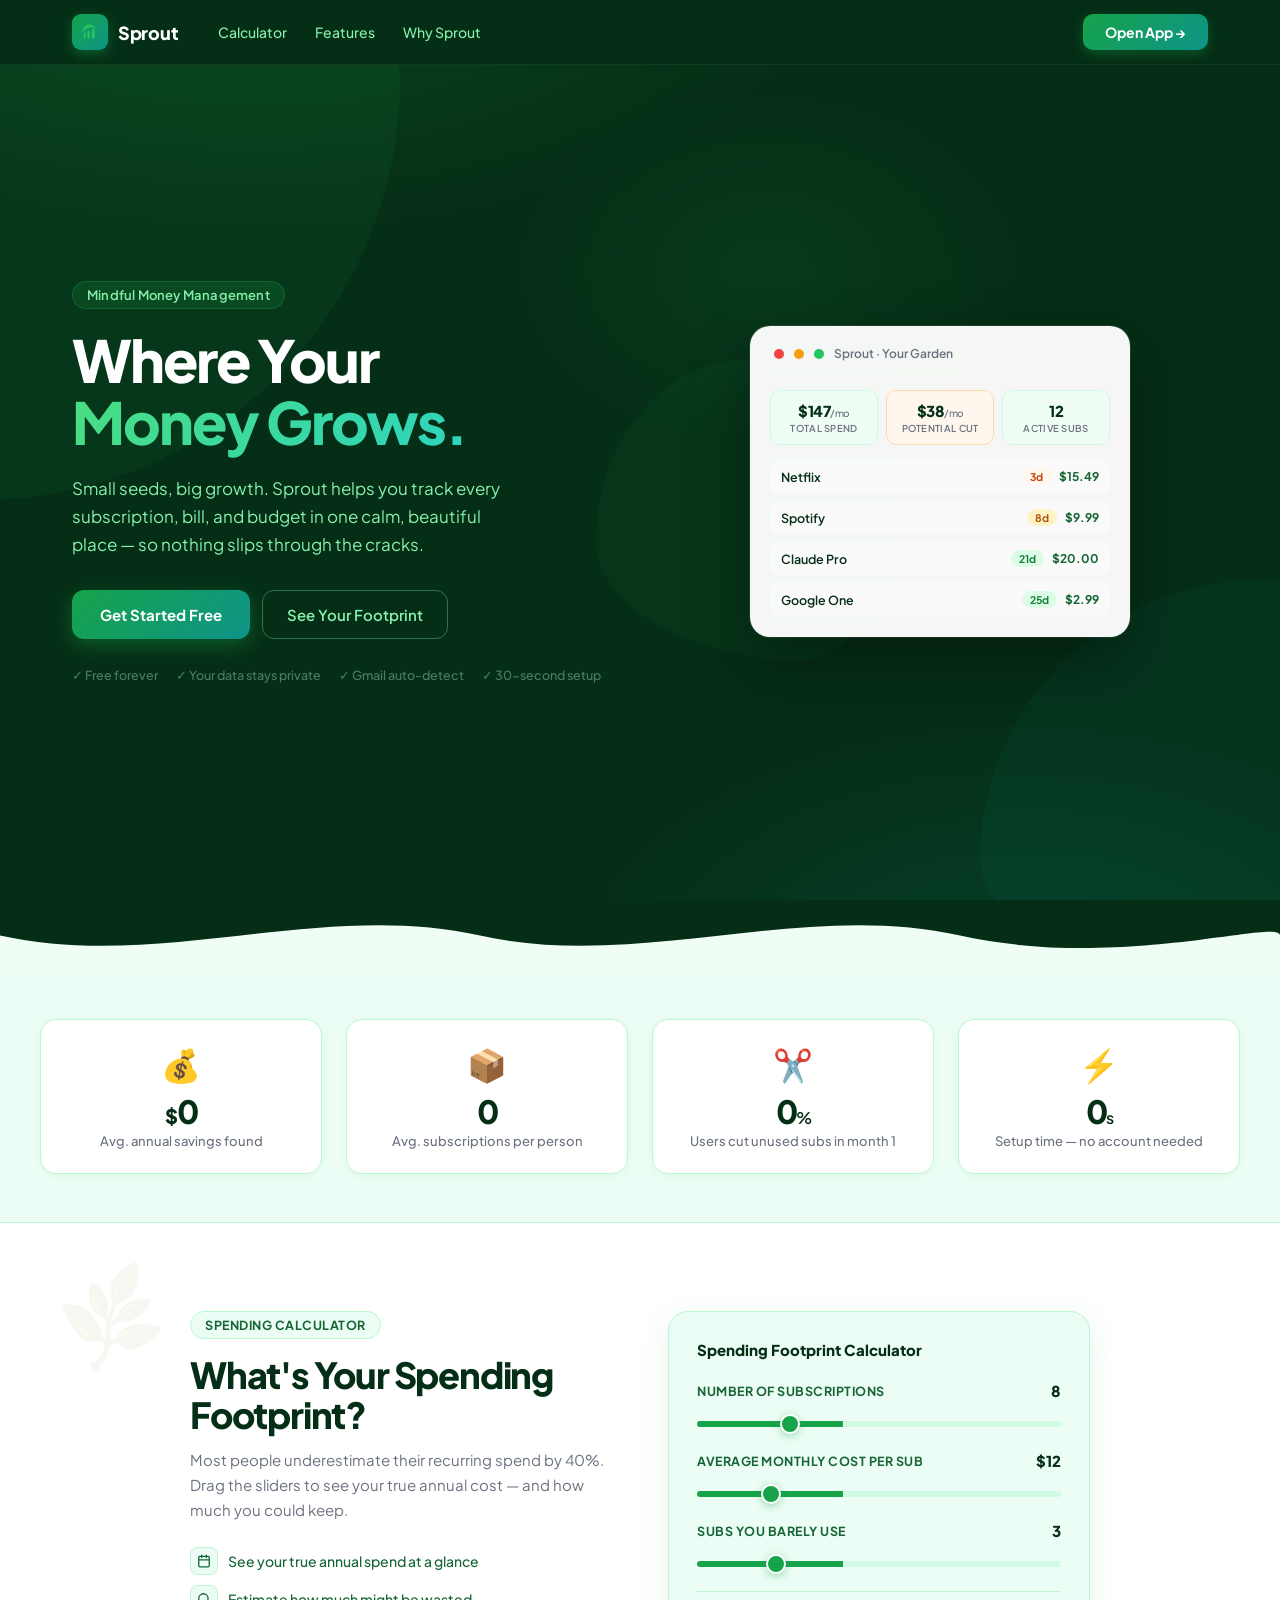
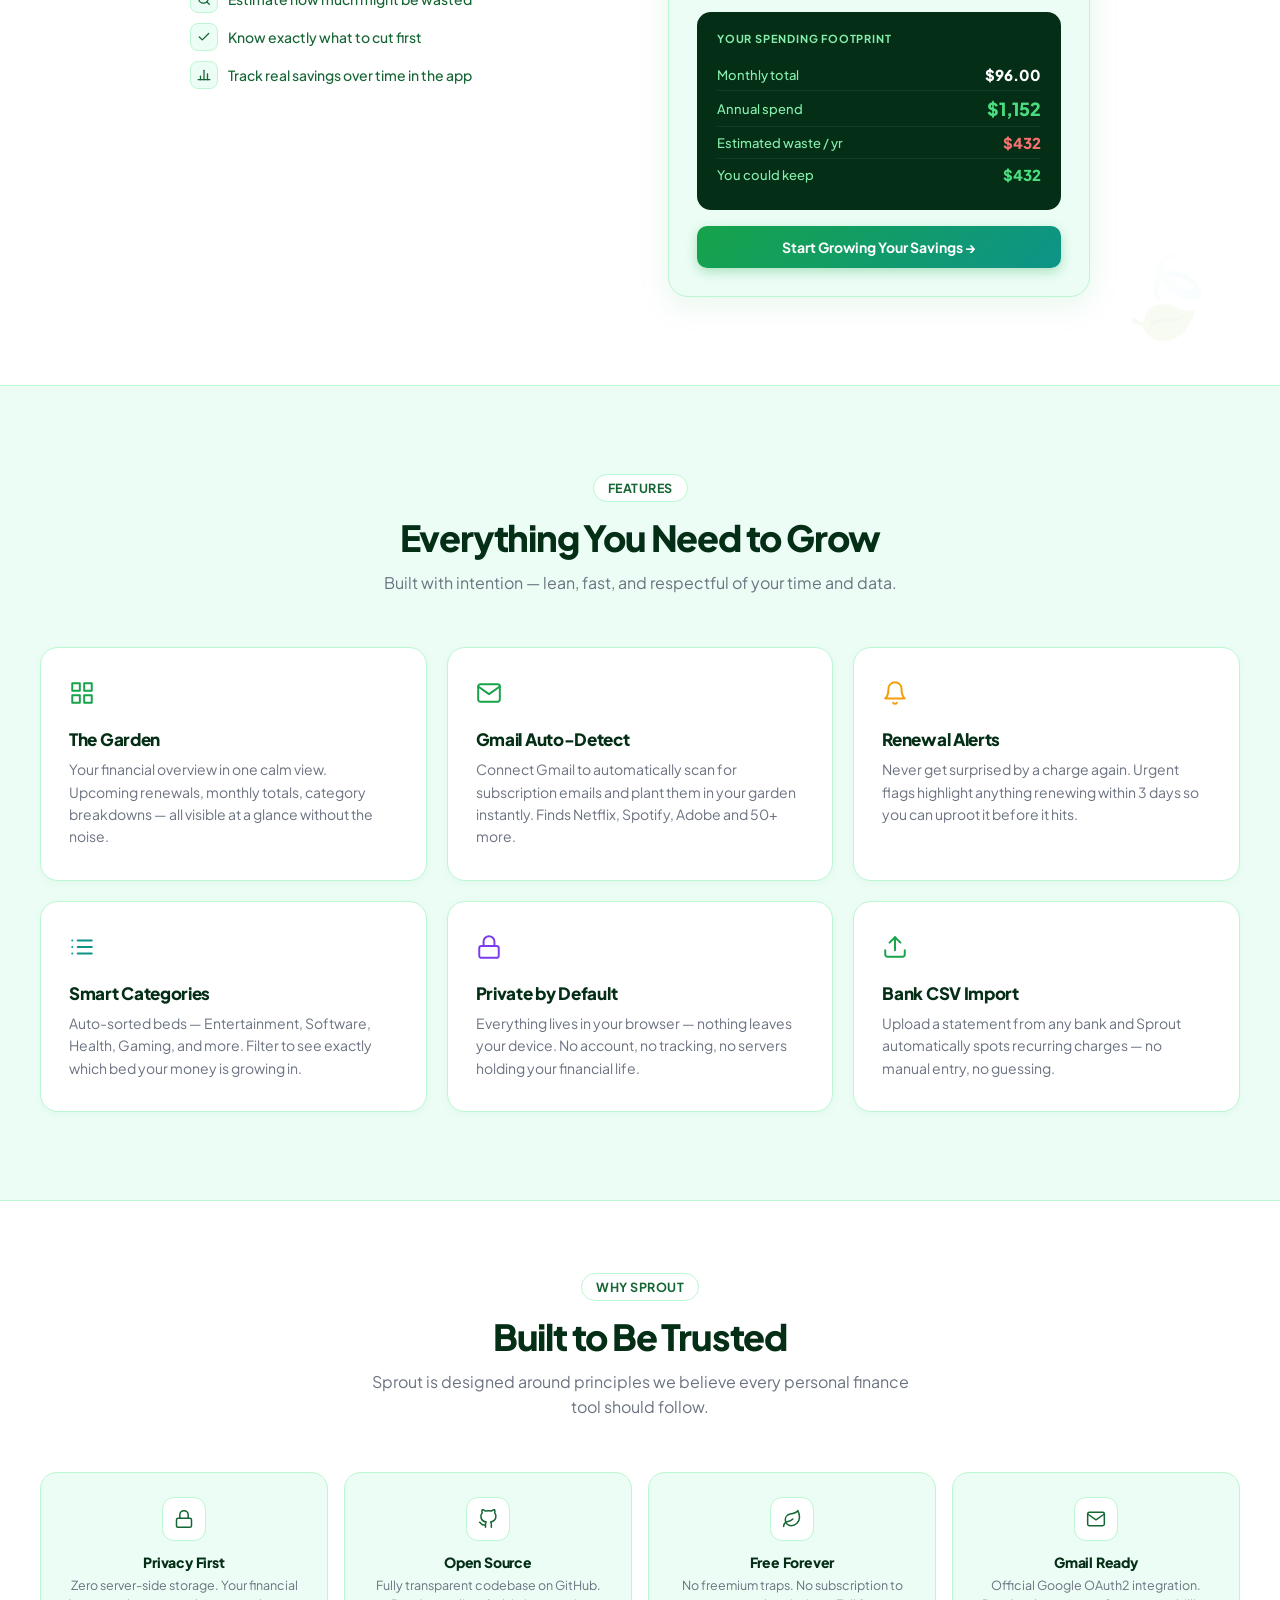
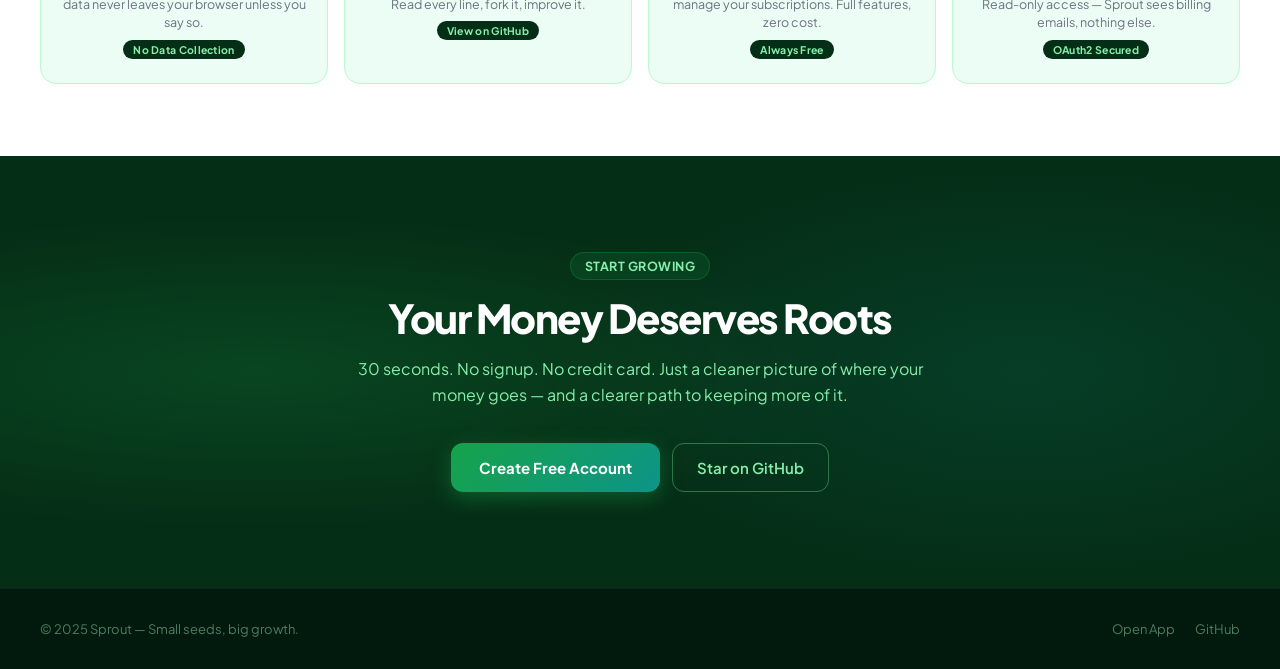
==== commit 6d438db5: "Update Sprout logo to new centered design throughout app Replaces old 24×24 grass-blade SVG paths wi" ====
--- a/index.html
+++ b/index.html
@@ -5,7 +5,9 @@
     <meta name="viewport" content="width=device-width, initial-scale=1.0">
     <title>Sprout — Where Your Money Grows</title>
     <meta name="description" content="The mindful way to manage your money. Track subscriptions, bills, budgets, and savings goals — beautifully.">
-    <link rel="icon" type="image/svg+xml" href="sprout-logo.svg">
+    <link rel="icon" type="image/svg+xml" href="favicon.svg">
+    <link rel="apple-touch-icon" href="sprout-logo.png">
+    <meta name="theme-color" content="#052e16">
     <link rel="stylesheet" href="css/landing.css">
 </head>
 <body>
@@ -15,11 +17,11 @@
     <div class="land-nav-inner">
         <a href="#" class="land-logo">
             <div class="land-logo-icon">
-                <svg width="20" height="20" viewBox="0 0 24 24" fill="white">
-                    <path d="M 2.5 12 C 6 1 18 1 22 9 L 20.5 10.5 C 17 3.5 7 3.5 4 13 Z"/>
-                    <path d="M 6.5 14 C 8.3 14.8 8.3 20.2 6.5 21 C 4.7 20.2 4.7 14.8 6.5 14 Z"/>
-                    <path d="M 12 11.5 C 14.5 12.5 14.5 20 12 21 C 9.5 20 9.5 12.5 12 11.5 Z"/>
-                    <path d="M 17.5 9 C 20.7 10.2 20.7 19.8 17.5 21 C 14.3 19.8 14.3 10.2 17.5 9 Z"/>
+                <svg width="22" height="22" viewBox="0 0 1024 1024" fill="#22c55e">
+                    <path d="M 148 484 C 258 44 658 72 822 402 C 682 222 342 242 166 522 C 156 504 150 493 148 484 Z"/>
+                    <path d="M 268 520 C 328 545 328 835 268 855 C 208 835 208 545 268 520 Z"/>
+                    <path d="M 448 440 C 525 468 525 830 448 855 C 371 830 371 468 448 440 Z"/>
+                    <path d="M 664 350 C 762 383 762 822 664 855 C 566 822 566 383 664 350 Z"/>
                 </svg>
             </div>
             <span>Sprout</span>
@@ -29,7 +31,7 @@
             <a href="#features">Features</a>
             <a href="#trust">Why Sprout</a>
         </div>
-        <a href="app.html" class="land-nav-cta">Open App →</a>
+        <a href="sign-up.html" class="land-nav-cta">Open App →</a>
     </div>
 </nav>
 
@@ -45,14 +47,14 @@
             <h1>Where Your<br><span class="hero-accent">Money Grows.</span></h1>
             <p>Small seeds, big growth. Sprout helps you track every subscription, bill, and budget in one calm, beautiful place — so nothing slips through the cracks.</p>
             <div class="hero-actions">
-                <a href="app.html" class="btn-hero-primary">Start for Free</a>
+                <a href="sign-up.html" class="btn-hero-primary">Get Started Free</a>
                 <a href="#calculator" class="btn-hero-ghost">See Your Footprint</a>
             </div>
             <div class="hero-trust">
-                <span>✓ No signup required</span>
-                <span>✓ 100% free forever</span>
+                <span>✓ Free forever</span>
                 <span>✓ Your data stays private</span>
                 <span>✓ Gmail auto-detect</span>
+                <span>✓ 30-second setup</span>
             </div>
         </div>
 
@@ -209,7 +211,7 @@
                 </div>
             </div>
 
-            <a href="app.html" class="calc-cta">Start Growing Your Savings →</a>
+            <a href="sign-up.html" class="calc-cta">Start Growing Your Savings →</a>
         </div>
     </div>
 </section>
@@ -301,7 +303,7 @@
         <h2>Your Money Deserves Roots</h2>
         <p>30 seconds. No signup. No credit card. Just a cleaner picture of where your money goes — and a clearer path to keeping more of it.</p>
         <div class="cta-final-actions">
-            <a href="app.html" class="btn-hero-primary">Open Sprout Free</a>
+            <a href="sign-up.html" class="btn-hero-primary">Create Free Account</a>
             <a href="https://github.com/nyang9825-crypto/Sprout" target="_blank" class="btn-hero-ghost">Star on GitHub</a>
         </div>
     </div>
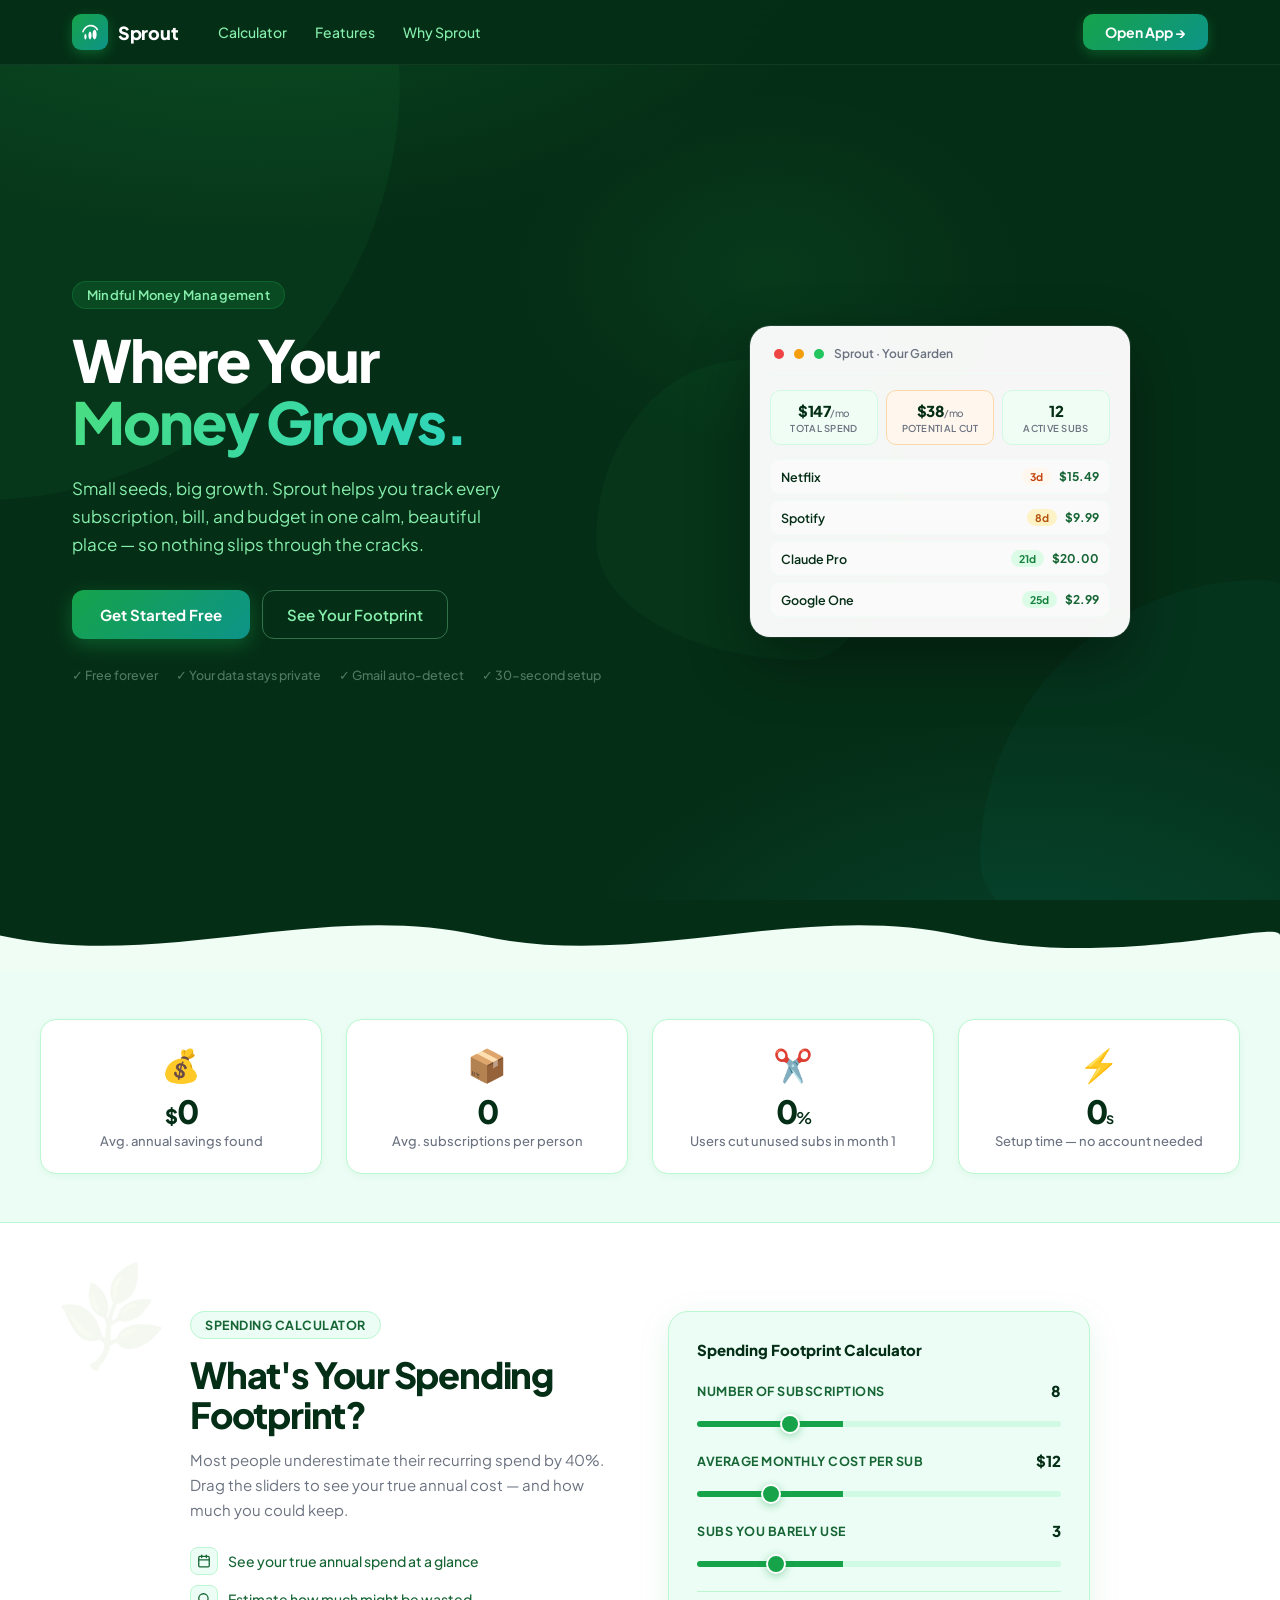
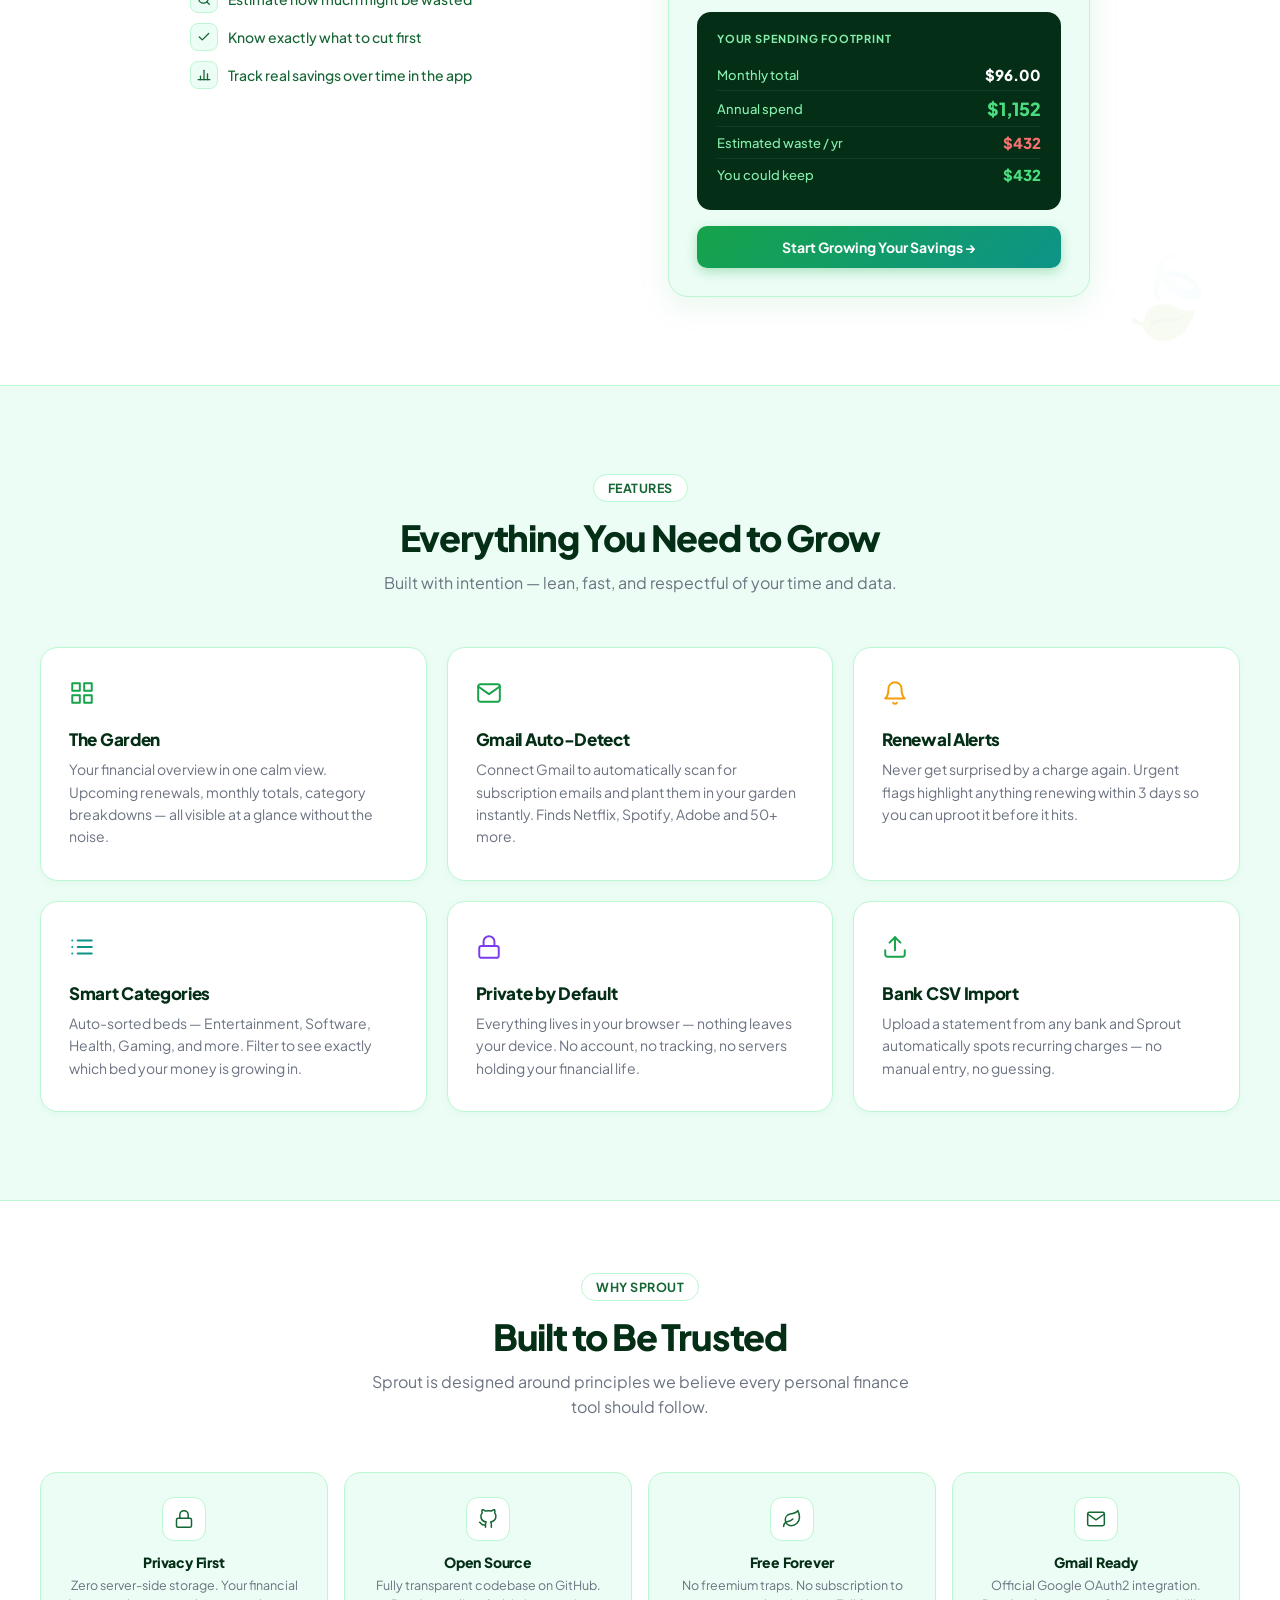
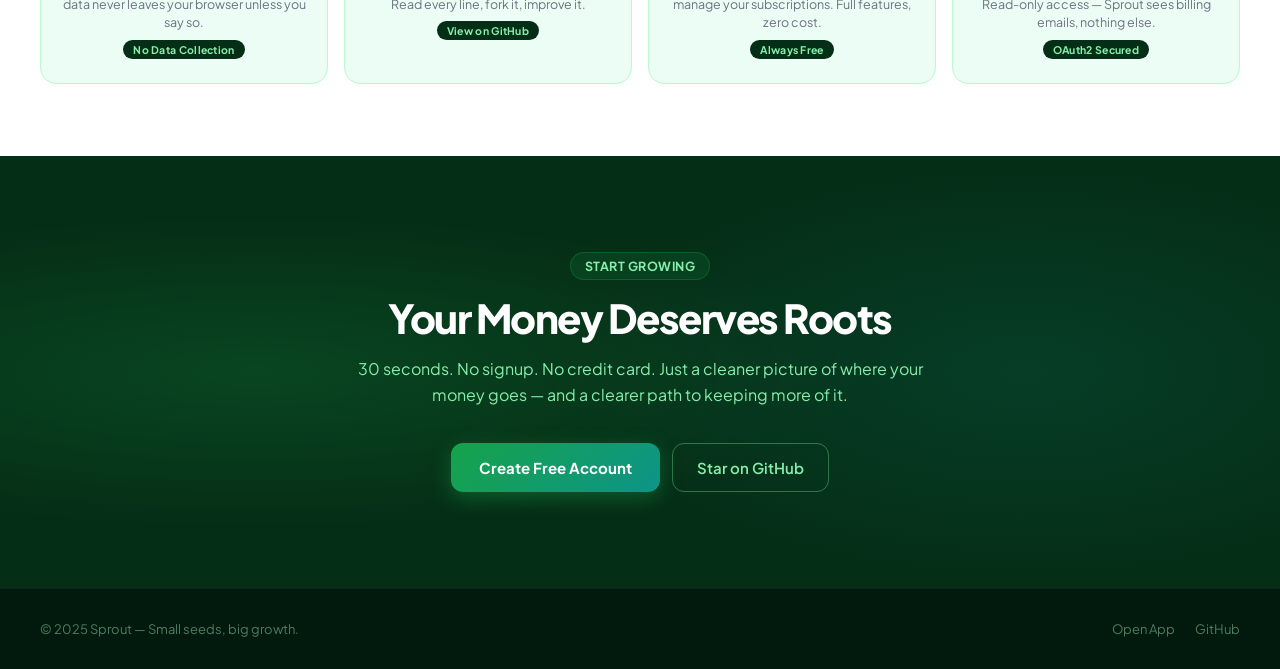
==== commit 516f7414: "Revert logo changes on index.html and sign-up.html Logo update should only apply to the phone app (a" ====
--- a/index.html
+++ b/index.html
@@ -17,11 +17,11 @@
     <div class="land-nav-inner">
         <a href="#" class="land-logo">
             <div class="land-logo-icon">
-                <svg width="22" height="22" viewBox="0 0 1024 1024" fill="#22c55e">
-                    <path d="M 148 484 C 258 44 658 72 822 402 C 682 222 342 242 166 522 C 156 504 150 493 148 484 Z"/>
-                    <path d="M 268 520 C 328 545 328 835 268 855 C 208 835 208 545 268 520 Z"/>
-                    <path d="M 448 440 C 525 468 525 830 448 855 C 371 830 371 468 448 440 Z"/>
-                    <path d="M 664 350 C 762 383 762 822 664 855 C 566 822 566 383 664 350 Z"/>
+                <svg width="20" height="20" viewBox="0 0 24 24" fill="white">
+                    <path d="M 2.5 12 C 6 1 18 1 22 9 L 20.5 10.5 C 17 3.5 7 3.5 4 13 Z"/>
+                    <path d="M 6.5 14 C 8.3 14.8 8.3 20.2 6.5 21 C 4.7 20.2 4.7 14.8 6.5 14 Z"/>
+                    <path d="M 12 11.5 C 14.5 12.5 14.5 20 12 21 C 9.5 20 9.5 12.5 12 11.5 Z"/>
+                    <path d="M 17.5 9 C 20.7 10.2 20.7 19.8 17.5 21 C 14.3 19.8 14.3 10.2 17.5 9 Z"/>
                 </svg>
             </div>
             <span>Sprout</span>
